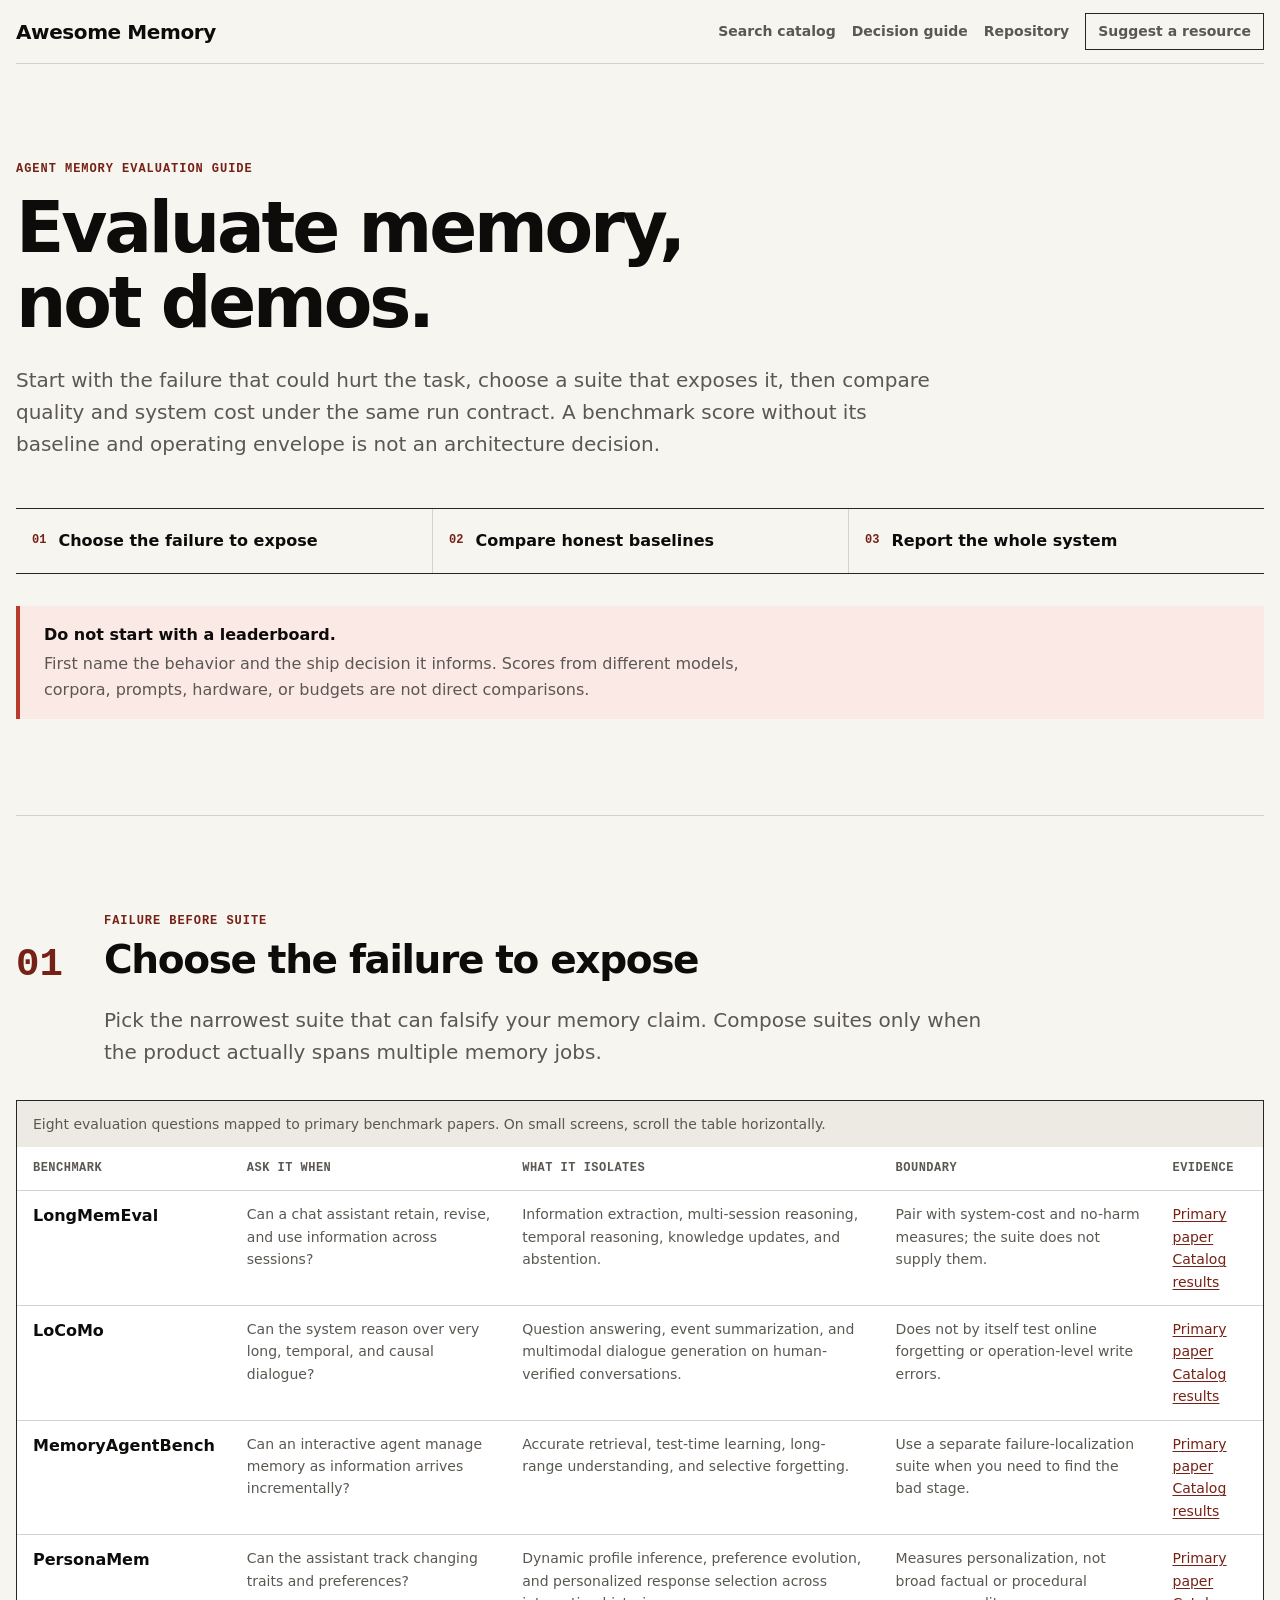
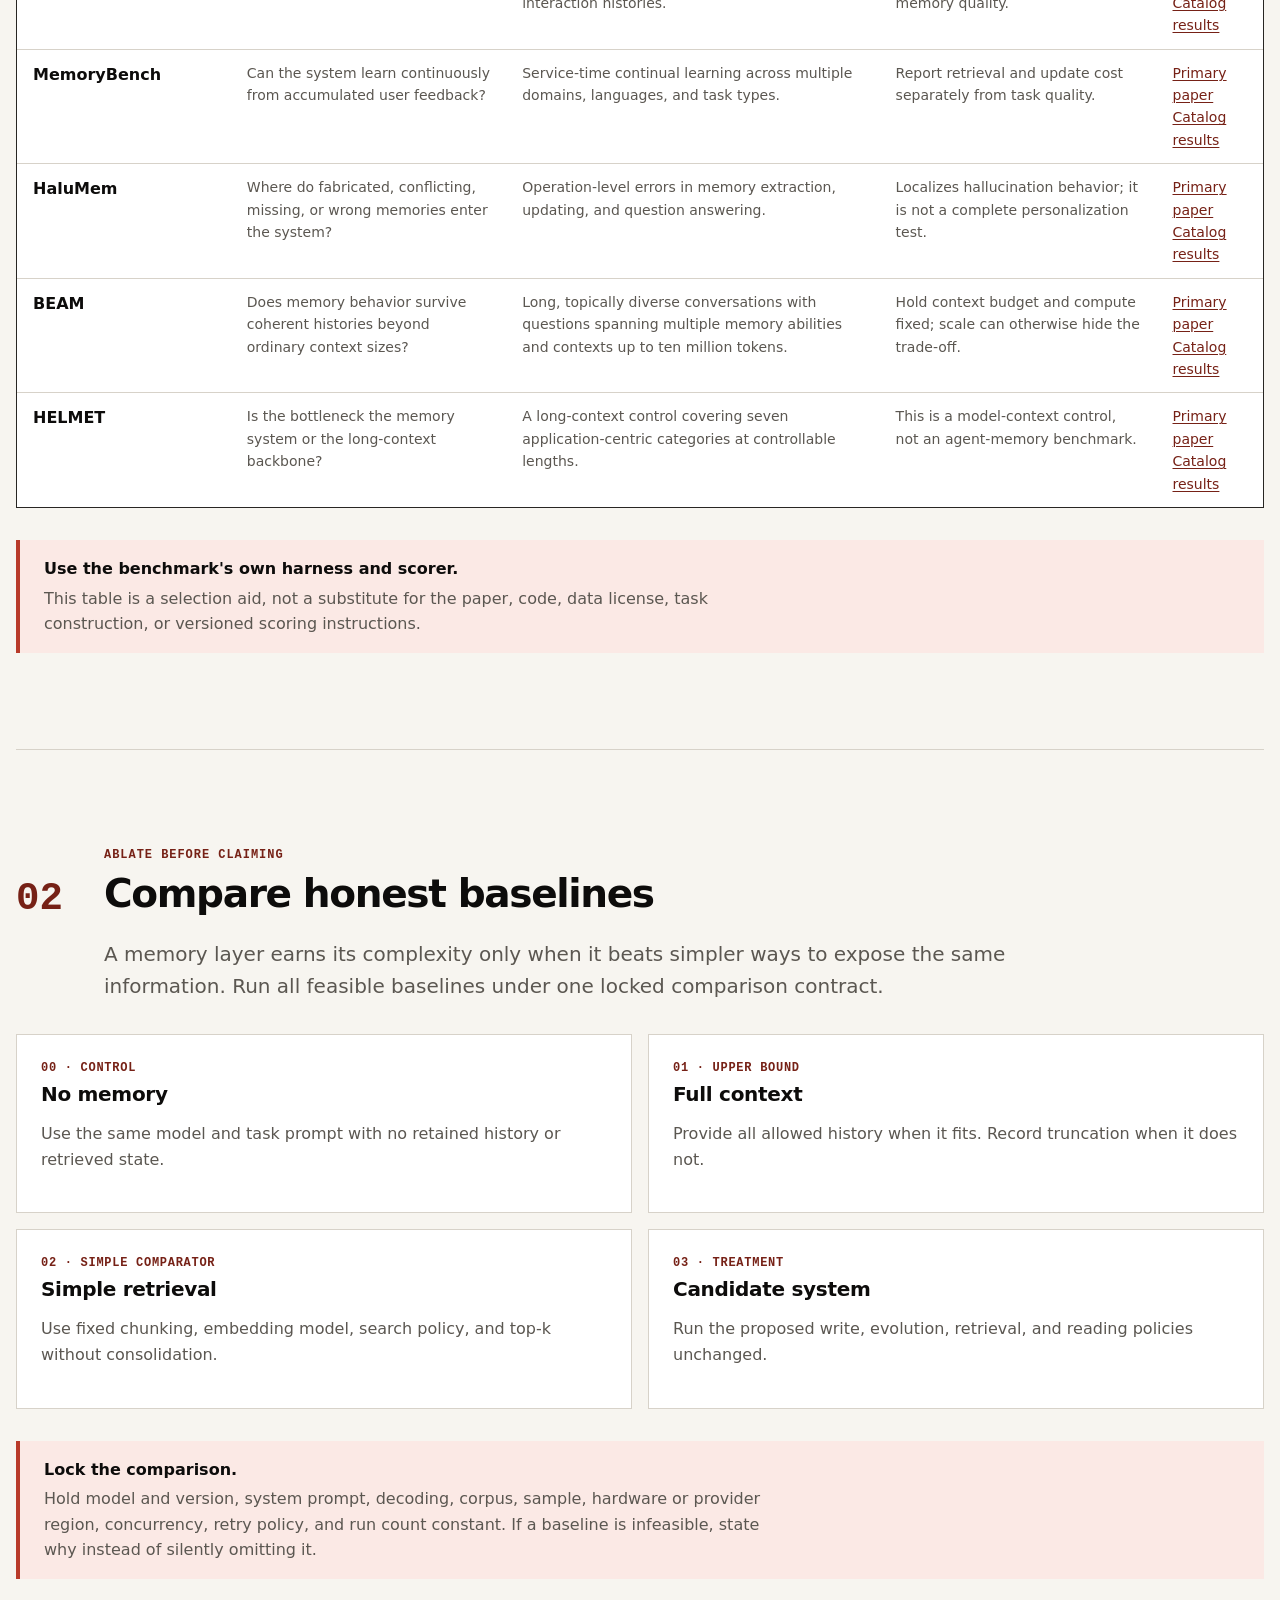
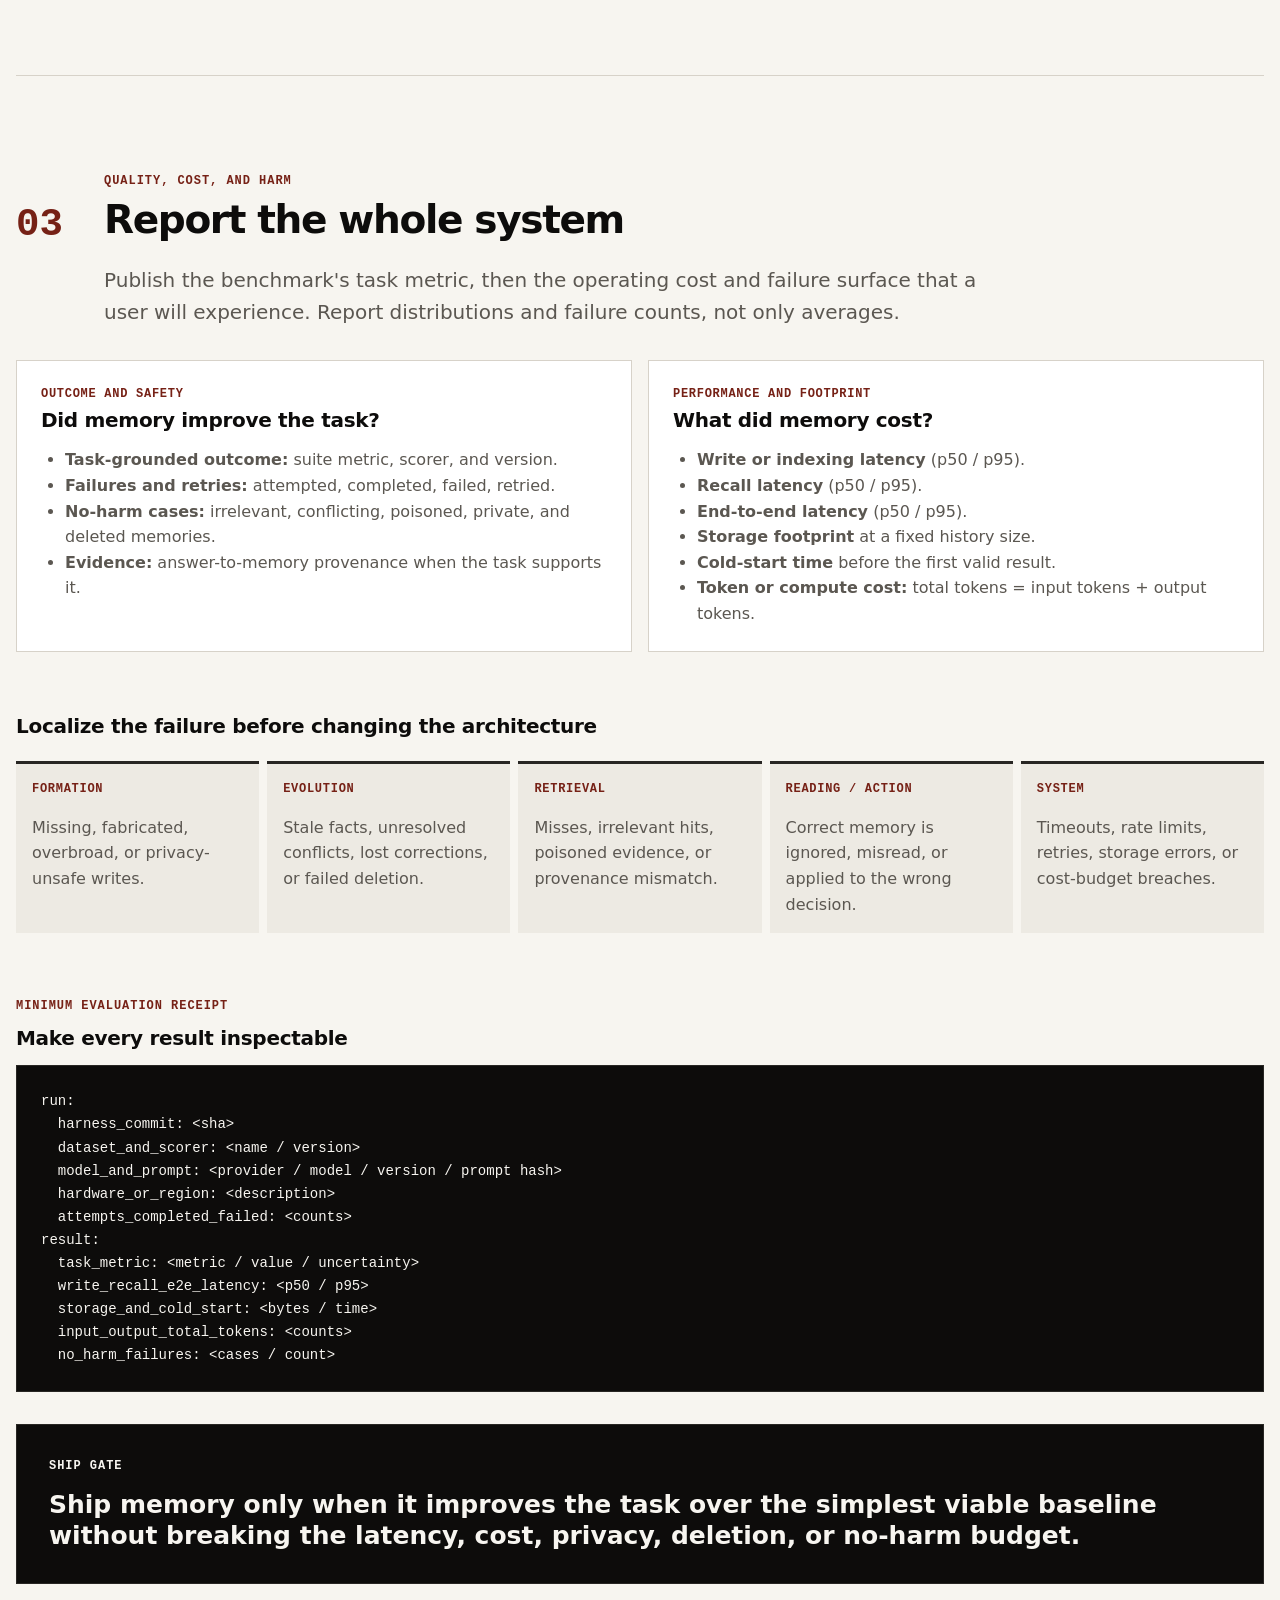
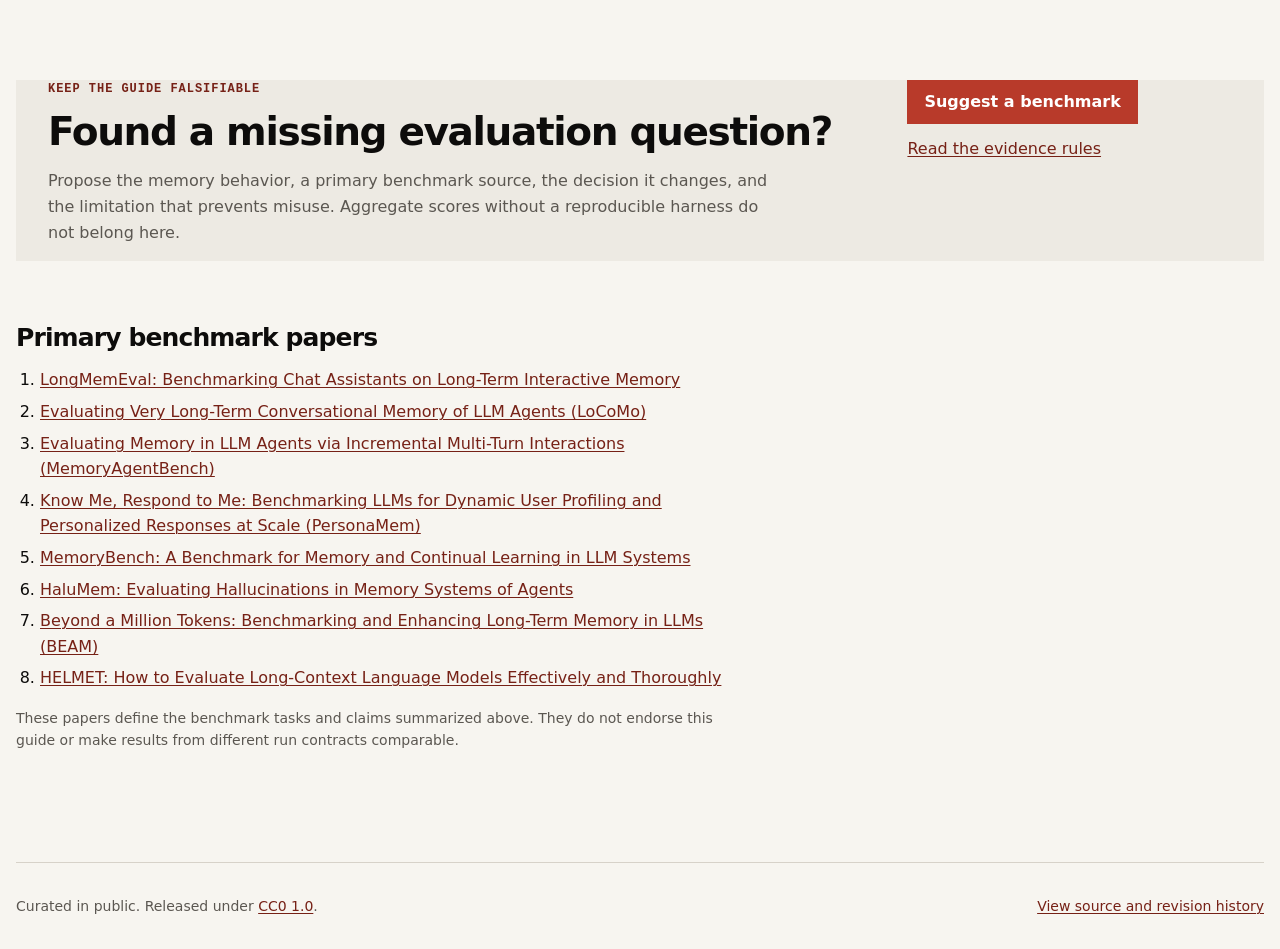
==== docs/evaluate.html @ 4c794d63 "feat: add agent memory evaluation guide" ====
<!DOCTYPE html>
<html lang="en">
  <head>
    <meta charset="utf-8">
    <meta name="viewport" content="width=device-width, initial-scale=1">
    <meta name="theme-color" content="#f7f5f0">
    <meta
      name="description"
      content="Choose an agent-memory benchmark by failure mode, compare honest baselines, and report quality, latency, storage, cost, and no-harm results."
    >
    <meta
      http-equiv="Content-Security-Policy"
      content="default-src 'self'; img-src 'self' https://raw.githubusercontent.com; script-src 'none'; style-src 'self'; connect-src 'self'; base-uri 'none'; form-action 'none'; object-src 'none'"
    >
    <meta property="og:title" content="Evaluate agent memory">
    <meta
      property="og:description"
      content="Choose a benchmark by failure mode, compare honest baselines, and report the whole memory system."
    >
    <meta
      property="og:image"
      content="https://raw.githubusercontent.com/sir-ad/awesome-memory/main/assets/social-preview.png"
    >
    <meta property="og:image:type" content="image/png">
    <meta property="og:image:width" content="1280">
    <meta property="og:image:height" content="640">
    <meta
      property="og:image:alt"
      content="Awesome Memory: AI agents, LLMs, cognition, and neuroscience"
    >
    <meta property="og:type" content="article">
    <meta property="og:url" content="https://sir-ad.github.io/awesome-memory/evaluate.html">
    <meta property="og:site_name" content="Awesome Memory">
    <meta name="twitter:card" content="summary_large_image">
    <meta name="twitter:title" content="Evaluate agent memory">
    <meta
      name="twitter:description"
      content="Choose a benchmark by failure mode, compare honest baselines, and report the whole memory system."
    >
    <meta
      name="twitter:image"
      content="https://raw.githubusercontent.com/sir-ad/awesome-memory/main/assets/social-preview.png"
    >
    <meta
      name="twitter:image:alt"
      content="Awesome Memory: AI agents, LLMs, cognition, and neuroscience"
    >
    <link rel="canonical" href="https://sir-ad.github.io/awesome-memory/evaluate.html">
    <link rel="icon" href="favicon.svg" type="image/svg+xml">
    <link rel="stylesheet" href="styles.css">
    <title>Evaluate agent memory · Awesome Memory</title>
  </head>
  <body>
    <a class="skip-link" href="#evaluation">Skip to the evaluation guide</a>

    <header class="site-header">
      <a class="wordmark" href="./" aria-label="Awesome Memory home">Awesome Memory</a>
      <nav aria-label="Primary navigation">
        <a href="./#catalog">Search catalog</a>
        <a href="guide.html">Decision guide</a>
        <a href="https://github.com/sir-ad/awesome-memory">Repository</a>
        <a
          class="nav-action"
          href="https://github.com/sir-ad/awesome-memory/issues/new?template=add-resource.yml"
        >Suggest a resource</a>
      </nav>
    </header>

    <main id="evaluation" tabindex="-1">
      <section class="hero guide-hero" aria-labelledby="page-title">
        <p class="eyebrow">Agent memory evaluation guide</p>
        <h1 id="page-title">Evaluate memory, not demos.</h1>
        <p class="lede">
          Start with the failure that could hurt the task, choose a suite that exposes it, then
          compare quality and system cost under the same run contract. A benchmark score without
          its baseline and operating envelope is not an architecture decision.
        </p>

        <ol class="guide-spine" aria-label="Evaluation guide steps">
          <li><a href="#question"><span aria-hidden="true">01</span> Choose the failure to expose</a></li>
          <li><a href="#baseline"><span aria-hidden="true">02</span> Compare honest baselines</a></li>
          <li><a href="#report"><span aria-hidden="true">03</span> Report the whole system</a></li>
        </ol>

        <aside class="decision-rule" aria-label="Default evaluation rule">
          <strong>Do not start with a leaderboard.</strong>
          <p>
            First name the behavior and the ship decision it informs. Scores from different
            models, corpora, prompts, hardware, or budgets are not direct comparisons.
          </p>
        </aside>
      </section>

      <section class="guide-section" id="question" aria-labelledby="question-title">
        <div class="guide-heading">
          <p class="step-number" aria-hidden="true">01</p>
          <div>
            <p class="eyebrow">Failure before suite</p>
            <h2 id="question-title">Choose the failure to expose</h2>
          </div>
        </div>

        <p class="section-intro">
          Pick the narrowest suite that can falsify your memory claim. Compose suites only when
          the product actually spans multiple memory jobs.
        </p>

        <section
          class="pattern-table-wrap"
          tabindex="0"
          aria-label="Agent-memory benchmark comparison"
        >
          <table class="pattern-table">
            <caption>
              Eight evaluation questions mapped to primary benchmark papers. On small screens,
              scroll the table horizontally.
            </caption>
            <thead>
              <tr>
                <th scope="col">Benchmark</th>
                <th scope="col">Ask it when</th>
                <th scope="col">What it isolates</th>
                <th scope="col">Boundary</th>
                <th scope="col">Evidence</th>
              </tr>
            </thead>
            <tbody>
              <tr>
                <th scope="row">LongMemEval</th>
                <td>Can a chat assistant retain, revise, and use information across sessions?</td>
                <td>
                  Information extraction, multi-session reasoning, temporal reasoning, knowledge
                  updates, and abstention.
                </td>
                <td>Pair with system-cost and no-harm measures; the suite does not supply them.</td>
                <td>
                  <a href="https://arxiv.org/abs/2410.10813">Primary paper</a><br>
                  <a href="./?q=LongMemEval">Catalog results</a>
                </td>
              </tr>
              <tr>
                <th scope="row">LoCoMo</th>
                <td>Can the system reason over very long, temporal, and causal dialogue?</td>
                <td>
                  Question answering, event summarization, and multimodal dialogue generation on
                  human-verified conversations.
                </td>
                <td>Does not by itself test online forgetting or operation-level write errors.</td>
                <td>
                  <a href="https://arxiv.org/abs/2402.17753">Primary paper</a><br>
                  <a href="./?q=LoCoMo">Catalog results</a>
                </td>
              </tr>
              <tr>
                <th scope="row">MemoryAgentBench</th>
                <td>Can an interactive agent manage memory as information arrives incrementally?</td>
                <td>
                  Accurate retrieval, test-time learning, long-range understanding, and selective
                  forgetting.
                </td>
                <td>Use a separate failure-localization suite when you need to find the bad stage.</td>
                <td>
                  <a href="https://arxiv.org/abs/2507.05257">Primary paper</a><br>
                  <a href="./?q=MemoryAgentBench">Catalog results</a>
                </td>
              </tr>
              <tr>
                <th scope="row">PersonaMem</th>
                <td>Can the assistant track changing traits and preferences?</td>
                <td>
                  Dynamic profile inference, preference evolution, and personalized response
                  selection across interaction histories.
                </td>
                <td>Measures personalization, not broad factual or procedural memory quality.</td>
                <td>
                  <a href="https://arxiv.org/abs/2504.14225">Primary paper</a><br>
                  <a href="./?q=PersonaMem">Catalog results</a>
                </td>
              </tr>
              <tr>
                <th scope="row">MemoryBench</th>
                <td>Can the system learn continuously from accumulated user feedback?</td>
                <td>
                  Service-time continual learning across multiple domains, languages, and task
                  types.
                </td>
                <td>Report retrieval and update cost separately from task quality.</td>
                <td>
                  <a href="https://arxiv.org/abs/2510.17281">Primary paper</a><br>
                  <a href="./?q=MemoryBench">Catalog results</a>
                </td>
              </tr>
              <tr>
                <th scope="row">HaluMem</th>
                <td>Where do fabricated, conflicting, missing, or wrong memories enter the system?</td>
                <td>Operation-level errors in memory extraction, updating, and question answering.</td>
                <td>Localizes hallucination behavior; it is not a complete personalization test.</td>
                <td>
                  <a href="https://arxiv.org/abs/2511.03506">Primary paper</a><br>
                  <a href="./?q=HaluMem">Catalog results</a>
                </td>
              </tr>
              <tr>
                <th scope="row">BEAM</th>
                <td>Does memory behavior survive coherent histories beyond ordinary context sizes?</td>
                <td>
                  Long, topically diverse conversations with questions spanning multiple memory
                  abilities and contexts up to ten million tokens.
                </td>
                <td>Hold context budget and compute fixed; scale can otherwise hide the trade-off.</td>
                <td>
                  <a href="https://arxiv.org/abs/2510.27246">Primary paper</a><br>
                  <a href="./?q=BEAM">Catalog results</a>
                </td>
              </tr>
              <tr>
                <th scope="row">HELMET</th>
                <td>Is the bottleneck the memory system or the long-context backbone?</td>
                <td>
                  A long-context control covering seven application-centric categories at
                  controllable lengths.
                </td>
                <td>This is a model-context control, not an agent-memory benchmark.</td>
                <td>
                  <a href="https://arxiv.org/abs/2410.02694">Primary paper</a><br>
                  <a href="./?q=HELMET">Catalog results</a>
                </td>
              </tr>
            </tbody>
          </table>
        </section>

        <aside class="source-note" aria-label="Benchmark selection boundary">
          <strong>Use the benchmark's own harness and scorer.</strong>
          <p>
            This table is a selection aid, not a substitute for the paper, code, data license,
            task construction, or versioned scoring instructions.
          </p>
        </aside>
      </section>

      <section class="guide-section" id="baseline" aria-labelledby="baseline-title">
        <div class="guide-heading">
          <p class="step-number" aria-hidden="true">02</p>
          <div>
            <p class="eyebrow">Ablate before claiming</p>
            <h2 id="baseline-title">Compare honest baselines</h2>
          </div>
        </div>

        <p class="section-intro">
          A memory layer earns its complexity only when it beats simpler ways to expose the same
          information. Run all feasible baselines under one locked comparison contract.
        </p>

        <div class="proof-grid">
          <article>
            <p class="proof-label">00 · Control</p>
            <h3>No memory</h3>
            <p>Use the same model and task prompt with no retained history or retrieved state.</p>
          </article>
          <article>
            <p class="proof-label">01 · Upper bound</p>
            <h3>Full context</h3>
            <p>Provide all allowed history when it fits. Record truncation when it does not.</p>
          </article>
          <article>
            <p class="proof-label">02 · Simple comparator</p>
            <h3>Simple retrieval</h3>
            <p>Use fixed chunking, embedding model, search policy, and top-k without consolidation.</p>
          </article>
          <article>
            <p class="proof-label">03 · Treatment</p>
            <h3>Candidate system</h3>
            <p>Run the proposed write, evolution, retrieval, and reading policies unchanged.</p>
          </article>
        </div>

        <aside class="decision-rule" aria-label="Comparison lock">
          <strong>Lock the comparison.</strong>
          <p>
            Hold model and version, system prompt, decoding, corpus, sample, hardware or provider
            region, concurrency, retry policy, and run count constant. If a baseline is infeasible,
            state why instead of silently omitting it.
          </p>
        </aside>
      </section>

      <section class="guide-section" id="report" aria-labelledby="report-title">
        <div class="guide-heading">
          <p class="step-number" aria-hidden="true">03</p>
          <div>
            <p class="eyebrow">Quality, cost, and harm</p>
            <h2 id="report-title">Report the whole system</h2>
          </div>
        </div>

        <p class="section-intro">
          Publish the benchmark's task metric, then the operating cost and failure surface that a
          user will experience. Report distributions and failure counts, not only averages.
        </p>

        <div class="proof-grid">
          <article>
            <p class="proof-label">Outcome and safety</p>
            <h3>Did memory improve the task?</h3>
            <ul>
              <li><strong>Task-grounded outcome:</strong> suite metric, scorer, and version.</li>
              <li><strong>Failures and retries:</strong> attempted, completed, failed, retried.</li>
              <li><strong>No-harm cases:</strong> irrelevant, conflicting, poisoned, private, and deleted memories.</li>
              <li><strong>Evidence:</strong> answer-to-memory provenance when the task supports it.</li>
            </ul>
          </article>
          <article>
            <p class="proof-label">Performance and footprint</p>
            <h3>What did memory cost?</h3>
            <ul>
              <li><strong>Write or indexing latency</strong> (p50 / p95).</li>
              <li><strong>Recall latency</strong> (p50 / p95).</li>
              <li><strong>End-to-end latency</strong> (p50 / p95).</li>
              <li><strong>Storage footprint</strong> at a fixed history size.</li>
              <li><strong>Cold-start time</strong> before the first valid result.</li>
              <li><strong>Token or compute cost:</strong> total tokens = input tokens + output tokens.</li>
            </ul>
          </article>
        </div>

        <h3 class="failure-title">Localize the failure before changing the architecture</h3>
        <div class="failure-map">
          <article>
            <p class="failure-label">Formation</p>
            <p>Missing, fabricated, overbroad, or privacy-unsafe writes.</p>
          </article>
          <article>
            <p class="failure-label">Evolution</p>
            <p>Stale facts, unresolved conflicts, lost corrections, or failed deletion.</p>
          </article>
          <article>
            <p class="failure-label">Retrieval</p>
            <p>Misses, irrelevant hits, poisoned evidence, or provenance mismatch.</p>
          </article>
          <article>
            <p class="failure-label">Reading / action</p>
            <p>Correct memory is ignored, misread, or applied to the wrong decision.</p>
          </article>
          <article>
            <p class="failure-label">System</p>
            <p>Timeouts, rate limits, retries, storage errors, or cost-budget breaches.</p>
          </article>
        </div>

        <section class="receipt-block" aria-labelledby="receipt-title">
          <p class="eyebrow">Minimum evaluation receipt</p>
          <h3 id="receipt-title">Make every result inspectable</h3>
          <pre class="evidence-receipt"><code>run:
  harness_commit: &lt;sha&gt;
  dataset_and_scorer: &lt;name / version&gt;
  model_and_prompt: &lt;provider / model / version / prompt hash&gt;
  hardware_or_region: &lt;description&gt;
  attempts_completed_failed: &lt;counts&gt;
result:
  task_metric: &lt;metric / value / uncertainty&gt;
  write_recall_e2e_latency: &lt;p50 / p95&gt;
  storage_and_cold_start: &lt;bytes / time&gt;
  input_output_total_tokens: &lt;counts&gt;
  no_harm_failures: &lt;cases / count&gt;</code></pre>
        </section>

        <div class="ship-gate">
          <p class="eyebrow">Ship gate</p>
          <p>
            Ship memory only when it improves the task over the simplest viable baseline without
            breaking the latency, cost, privacy, deletion, or no-harm budget.
          </p>
        </div>
      </section>

      <section class="contribution-section" aria-labelledby="contribution-title">
        <div>
          <p class="eyebrow">Keep the guide falsifiable</p>
          <h2 id="contribution-title">Found a missing evaluation question?</h2>
          <p>
            Propose the memory behavior, a primary benchmark source, the decision it changes, and
            the limitation that prevents misuse. Aggregate scores without a reproducible harness
            do not belong here.
          </p>
        </div>
        <div class="contribution-links">
          <a
            class="primary-link"
            href="https://github.com/sir-ad/awesome-memory/issues/new?template=add-resource.yml"
          >Suggest a benchmark</a>
          <a href="https://github.com/sir-ad/awesome-memory/blob/main/CONTRIBUTING.md">Read the evidence rules</a>
        </div>
      </section>

      <section class="references" aria-labelledby="references-title">
        <h2 id="references-title">Primary benchmark papers</h2>
        <ol>
          <li><a href="https://arxiv.org/abs/2410.10813">LongMemEval: Benchmarking Chat Assistants on Long-Term Interactive Memory</a></li>
          <li><a href="https://arxiv.org/abs/2402.17753">Evaluating Very Long-Term Conversational Memory of LLM Agents (LoCoMo)</a></li>
          <li><a href="https://arxiv.org/abs/2507.05257">Evaluating Memory in LLM Agents via Incremental Multi-Turn Interactions (MemoryAgentBench)</a></li>
          <li><a href="https://arxiv.org/abs/2504.14225">Know Me, Respond to Me: Benchmarking LLMs for Dynamic User Profiling and Personalized Responses at Scale (PersonaMem)</a></li>
          <li><a href="https://arxiv.org/abs/2510.17281">MemoryBench: A Benchmark for Memory and Continual Learning in LLM Systems</a></li>
          <li><a href="https://arxiv.org/abs/2511.03506">HaluMem: Evaluating Hallucinations in Memory Systems of Agents</a></li>
          <li><a href="https://arxiv.org/abs/2510.27246">Beyond a Million Tokens: Benchmarking and Enhancing Long-Term Memory in LLMs (BEAM)</a></li>
          <li><a href="https://arxiv.org/abs/2410.02694">HELMET: How to Evaluate Long-Context Language Models Effectively and Thoroughly</a></li>
        </ol>
        <p>
          These papers define the benchmark tasks and claims summarized above. They do not
          endorse this guide or make results from different run contracts comparable.
        </p>
      </section>
    </main>

    <footer>
      <p>Curated in public. Released under <a href="https://creativecommons.org/publicdomain/zero/1.0/">CC0 1.0</a>.</p>
      <p><a href="https://github.com/sir-ad/awesome-memory">View source and revision history</a></p>
    </footer>
  </body>
</html>
---- docs/styles.css ----
:root {
  color-scheme: light dark;

  /* Primitive tokens */
  --neutral-0: #ffffff;
  --neutral-50: #f7f5f0;
  --neutral-100: #edeae3;
  --neutral-200: #d7d2c9;
  --neutral-400: #8a857c;
  --neutral-600: #5b5751;
  --neutral-800: #282623;
  --neutral-900: #171614;
  --neutral-1000: #0d0c0b;
  --accent-100: #fbe9e5;
  --accent-300: #efab9f;
  --accent-600: #b83a2a;
  --accent-800: #762116;
  --space-0: 0;
  --space-1: 0.125rem;
  --space-2: 0.25rem;
  --space-3: 0.375rem;
  --space-4: 0.5rem;
  --space-5: 0.75rem;
  --space-6: 1rem;
  --space-7: 1.5rem;
  --space-8: 2rem;
  --space-9: 3rem;
  --space-10: 4rem;
  --space-11: 6rem;
  --radius-0: 0;
  --radius-1: 0.125rem;
  --radius-2: 0.25rem;
  --radius-3: 0.5rem;
  --type-xs: 0.75rem;
  --type-sm: 0.875rem;
  --type-body: 1rem;
  --type-lg: 1.25rem;
  --type-xl: 1.563rem;
  --type-2xl: 1.953rem;
  --type-3xl: 2.441rem;
  --type-4xl: 3.052rem;
  --duration-fast: 120ms;
  --duration-base: 200ms;
  --ease-out: cubic-bezier(0.2, 0, 0, 1);
  --line-hairline: 1px;
  --measure-text: 72ch;
  --measure-wide: 78rem;

  /* Semantic tokens */
  --bg-base: var(--neutral-50);
  --bg-raised: var(--neutral-0);
  --bg-sunken: var(--neutral-100);
  --fg-primary: var(--neutral-1000);
  --fg-secondary: var(--neutral-600);
  --fg-muted: var(--neutral-400);
  --fg-inverse: var(--neutral-0);
  --accent-solid: var(--accent-600);
  --accent-subtle: var(--accent-100);
  --accent-fg: var(--accent-800);
  --border-default: var(--neutral-200);
  --border-strong: var(--neutral-800);
  --border-focus: var(--accent-600);
  --space-inline: var(--space-4);
  --space-stack: var(--space-6);
  --space-section: var(--space-11);
  --layout-content: var(--measure-wide);
  --layout-reading: var(--measure-text);

  /* Component tokens */
  --control-bg: var(--bg-raised);
  --control-border: var(--border-default);
  --control-focus: var(--border-focus);
  --button-primary-bg: var(--accent-solid);
  --button-primary-fg: var(--fg-inverse);
  --button-secondary-bg: var(--bg-raised);
  --button-secondary-fg: var(--fg-primary);
  --card-bg: var(--bg-raised);
  --card-border: var(--border-default);
  --mark-bg: var(--accent-subtle);
  --mark-fg: var(--accent-fg);
}

@media (prefers-color-scheme: dark) {
  :root {
    --bg-base: var(--neutral-1000);
    --bg-raised: var(--neutral-900);
    --bg-sunken: var(--neutral-800);
    --fg-primary: var(--neutral-50);
    --fg-secondary: var(--neutral-200);
    --fg-muted: var(--neutral-400);
    --fg-inverse: var(--neutral-1000);
    --accent-solid: var(--accent-300);
    --accent-subtle: var(--accent-800);
    --accent-fg: var(--neutral-50);
    --border-default: var(--neutral-800);
    --border-strong: var(--neutral-200);
    --border-focus: var(--accent-300);
  }
}

*,
*::before,
*::after {
  box-sizing: border-box;
}

html {
  scroll-behavior: smooth;
}

body {
  margin: var(--space-0);
  background: var(--bg-base);
  color: var(--fg-primary);
  font-family: "General Sans", Inter, ui-sans-serif, system-ui, -apple-system, BlinkMacSystemFont, "Segoe UI", sans-serif;
  font-size: var(--type-body);
  line-height: 1.6;
  text-rendering: optimizeLegibility;
}

button,
input,
select {
  color: inherit;
  font: inherit;
}

a {
  color: var(--accent-fg);
  text-underline-offset: var(--space-1);
  text-decoration-thickness: var(--line-hairline);
}

a:hover {
  text-decoration-thickness: calc(var(--line-hairline) * 2);
}

:focus-visible {
  outline: calc(var(--line-hairline) * 3) solid var(--border-focus);
  outline-offset: var(--space-2);
}

[hidden] {
  display: none !important;
}

.visually-hidden {
  position: absolute;
  width: var(--line-hairline);
  height: var(--line-hairline);
  overflow: hidden;
  clip-path: inset(50%);
  white-space: nowrap;
}

.skip-link {
  position: fixed;
  z-index: 10;
  inset-block-start: var(--space-4);
  inset-inline-start: var(--space-4);
  padding: var(--space-3) var(--space-5);
  transform: translateY(calc(-100% - var(--space-8)));
  background: var(--button-primary-bg);
  color: var(--button-primary-fg);
}

.skip-link:focus {
  transform: translateY(var(--space-0));
}

.site-header,
main,
footer {
  width: min(calc(100% - var(--space-8)), var(--layout-content));
  margin-inline: auto;
}

.site-header {
  display: flex;
  min-height: var(--space-10);
  align-items: center;
  justify-content: space-between;
  gap: var(--space-6);
  border-block-end: var(--line-hairline) solid var(--border-default);
}

.wordmark {
  color: var(--fg-primary);
  font-family: "Cabinet Grotesk", "Arial Narrow", ui-sans-serif, system-ui, sans-serif;
  font-size: var(--type-lg);
  font-weight: 800;
  letter-spacing: -0.02em;
  text-decoration: none;
}

nav {
  display: flex;
  align-items: center;
  gap: var(--space-6);
  font-size: var(--type-sm);
  font-weight: 650;
}

nav a {
  color: var(--fg-secondary);
  text-decoration: none;
}

.nav-action {
  border: var(--line-hairline) solid var(--border-strong);
  padding: var(--space-3) var(--space-5);
}

.hero {
  padding-block: var(--space-section) var(--space-10);
}

.eyebrow {
  margin: var(--space-0) var(--space-0) var(--space-5);
  color: var(--accent-fg);
  font-family: "JetBrains Mono", ui-monospace, SFMono-Regular, Consolas, monospace;
  font-size: var(--type-xs);
  font-weight: 700;
  letter-spacing: 0.08em;
  text-transform: uppercase;
}

h1,
h2,
h3 {
  margin-block: var(--space-0);
  font-family: "Cabinet Grotesk", "Arial Narrow", ui-sans-serif, system-ui, sans-serif;
  line-height: 1.05;
  text-wrap: balance;
}

h1 {
  max-width: 16ch;
  font-size: clamp(var(--type-3xl), 8vw, calc(var(--type-4xl) * 1.45));
  letter-spacing: -0.045em;
}

h2 {
  font-size: clamp(var(--type-2xl), 5vw, var(--type-3xl));
  letter-spacing: -0.035em;
}

h3 {
  font-size: var(--type-lg);
  letter-spacing: -0.015em;
}

.lede {
  max-width: var(--layout-reading);
  margin: var(--space-7) var(--space-0) var(--space-9);
  color: var(--fg-secondary);
  font-size: var(--type-lg);
}

.taxonomy {
  display: grid;
  grid-template-columns: repeat(3, minmax(0, 1fr));
  margin: var(--space-0);
  border-block: var(--line-hairline) solid var(--border-strong);
}

.taxonomy div {
  padding: var(--space-6) var(--space-7) var(--space-6) var(--space-0);
}

.taxonomy div + div {
  border-inline-start: var(--line-hairline) solid var(--border-default);
  padding-inline-start: var(--space-7);
}

.taxonomy dt {
  margin-block-end: var(--space-2);
  font-weight: 750;
}

.taxonomy dd {
  margin: var(--space-0);
  color: var(--fg-secondary);
  font-family: "JetBrains Mono", ui-monospace, SFMono-Regular, Consolas, monospace;
  font-size: var(--type-sm);
}

.catalog {
  padding-block: var(--space-10) var(--space-section);
}

.section-heading {
  display: flex;
  align-items: end;
  justify-content: space-between;
  gap: var(--space-8);
  margin-block-end: var(--space-8);
}

.section-heading .eyebrow {
  margin-block-end: var(--space-4);
}

.catalog-summary {
  margin: var(--space-0);
  color: var(--fg-secondary);
  font-family: "JetBrains Mono", ui-monospace, SFMono-Regular, Consolas, monospace;
  font-size: var(--type-sm);
  font-variant-numeric: tabular-nums;
}

.search-controls {
  display: grid;
  grid-template-columns: minmax(18rem, 2fr) minmax(12rem, 1fr) minmax(10rem, 0.8fr);
  gap: var(--space-6);
  padding: var(--space-7);
  border: var(--line-hairline) solid var(--border-strong);
  background: var(--bg-raised);
}

.search-field,
.filter-field {
  min-width: var(--space-0);
}

label {
  display: block;
  margin-block-end: var(--space-2);
  font-size: var(--type-sm);
  font-weight: 700;
}

input,
select {
  width: 100%;
  min-height: var(--space-9);
  border: var(--line-hairline) solid var(--control-border);
  border-radius: var(--radius-1);
  background: var(--control-bg);
}

input {
  padding: var(--space-4) var(--space-10) var(--space-4) var(--space-5);
}

select {
  padding-inline: var(--space-4);
}

input:hover,
select:hover {
  border-color: var(--border-strong);
}

input:focus,
select:focus {
  border-color: var(--control-focus);
}

.search-input-wrap {
  position: relative;
}

.clear-button {
  position: absolute;
  inset-block: var(--space-2);
  inset-inline-end: var(--space-2);
  border: var(--line-hairline) solid var(--border-default);
  border-radius: var(--radius-1);
  padding-inline: var(--space-4);
  background: var(--button-secondary-bg);
  color: var(--button-secondary-fg);
  cursor: pointer;
  font-size: var(--type-sm);
  font-weight: 700;
}

.field-help {
  margin: var(--space-3) var(--space-0) var(--space-0);
  color: var(--fg-muted);
  font-size: var(--type-xs);
}

kbd {
  border: var(--line-hairline) solid var(--border-default);
  border-radius: var(--radius-1);
  padding-inline: var(--space-2);
  background: var(--bg-sunken);
  color: var(--fg-secondary);
  font-family: "JetBrains Mono", ui-monospace, SFMono-Regular, Consolas, monospace;
}

.status-panel {
  margin-block-start: var(--space-7);
  border-inline-start: calc(var(--line-hairline) * 4) solid var(--accent-solid);
  padding: var(--space-6) var(--space-7);
  background: var(--accent-subtle);
  color: var(--fg-secondary);
}

.status-panel strong {
  color: var(--fg-primary);
  font-size: var(--type-lg);
}

.status-panel p {
  max-width: var(--layout-reading);
  margin-block: var(--space-2);
}

.results {
  margin: var(--space-8) var(--space-0) var(--space-0);
  padding: var(--space-0);
  border-block-start: var(--line-hairline) solid var(--card-border);
  list-style: none;
}

.result-card {
  display: grid;
  grid-template-columns: minmax(9rem, 0.75fr) minmax(0, 2fr) minmax(12rem, 1.3fr);
  grid-template-areas:
    "meta title description"
    "meta provenance provenance";
  column-gap: var(--space-7);
  row-gap: var(--space-3);
  padding-block: var(--space-7);
  border-block-end: var(--line-hairline) solid var(--card-border);
  background: var(--card-bg);
}

.result-meta {
  grid-area: meta;
  margin: var(--space-0);
  color: var(--fg-muted);
  font-family: "JetBrains Mono", ui-monospace, SFMono-Regular, Consolas, monospace;
  font-size: var(--type-xs);
  line-height: 1.5;
  text-transform: uppercase;
}

.result-card h3 {
  grid-area: title;
}

.result-card h3 a {
  color: var(--fg-primary);
}

.result-description {
  grid-area: description;
  margin: var(--space-0);
  color: var(--fg-secondary);
}

.result-provenance {
  grid-area: provenance;
  margin: var(--space-0);
  color: var(--fg-muted);
  font-size: var(--type-xs);
}

mark {
  border-radius: var(--radius-1);
  padding-inline: var(--space-1);
  background: var(--mark-bg);
  color: var(--mark-fg);
}

.more-row {
  display: flex;
  justify-content: center;
  padding-block-start: var(--space-8);
}

.secondary-button {
  min-height: var(--space-9);
  border: var(--line-hairline) solid var(--border-strong);
  border-radius: var(--radius-1);
  padding-inline: var(--space-7);
  background: var(--button-secondary-bg);
  color: var(--button-secondary-fg);
  cursor: pointer;
  font-weight: 750;
}

.secondary-button:hover,
.clear-button:hover,
.nav-action:hover {
  background: var(--bg-sunken);
}

footer {
  display: flex;
  justify-content: space-between;
  gap: var(--space-6);
  padding-block: var(--space-8);
  border-block-start: var(--line-hairline) solid var(--border-default);
  color: var(--fg-secondary);
  font-size: var(--type-sm);
}

footer p {
  margin: var(--space-0);
}

.guide-hero {
  padding-block-end: var(--space-section);
}

.guide-hero h1 {
  max-width: 18ch;
}

.guide-spine {
  display: grid;
  grid-template-columns: repeat(3, minmax(0, 1fr));
  margin: var(--space-0);
  padding: var(--space-0);
  border-block: var(--line-hairline) solid var(--border-strong);
  list-style: none;
}

.guide-spine li + li {
  border-inline-start: var(--line-hairline) solid var(--border-default);
}

.guide-spine a {
  display: flex;
  min-height: var(--space-10);
  align-items: center;
  gap: var(--space-5);
  padding-inline: var(--space-6);
  color: var(--fg-primary);
  font-weight: 750;
  text-decoration: none;
}

.guide-spine a:hover {
  background: var(--bg-sunken);
}

.guide-spine span,
.step-number,
.job-label,
.proof-label {
  color: var(--accent-fg);
  font-family: "JetBrains Mono", ui-monospace, SFMono-Regular, Consolas, monospace;
  font-variant-numeric: tabular-nums;
}

.guide-spine span {
  font-size: var(--type-xs);
}

.decision-rule,
.source-note {
  margin-block-start: var(--space-8);
  border-inline-start: calc(var(--line-hairline) * 4) solid var(--accent-solid);
  padding: var(--space-6) var(--space-7);
  background: var(--accent-subtle);
}

.decision-rule p,
.source-note p {
  max-width: var(--layout-reading);
  margin: var(--space-2) var(--space-0) var(--space-0);
  color: var(--fg-secondary);
}

.guide-section {
  scroll-margin-block-start: var(--space-7);
  padding-block: var(--space-section);
  border-block-start: var(--line-hairline) solid var(--border-default);
}

.guide-heading {
  display: grid;
  grid-template-columns: var(--space-10) minmax(0, 1fr);
  align-items: end;
  gap: var(--space-7);
}

.guide-heading .eyebrow {
  margin-block-end: var(--space-4);
}

.step-number {
  margin: var(--space-0);
  font-size: var(--type-3xl);
  font-weight: 800;
  line-height: 0.8;
}

.section-intro {
  max-width: var(--layout-reading);
  margin: var(--space-7) var(--space-0) var(--space-8) calc(var(--space-10) + var(--space-7));
  color: var(--fg-secondary);
  font-size: var(--type-lg);
}

.job-grid,
.proof-grid {
  display: grid;
  grid-template-columns: repeat(2, minmax(0, 1fr));
  gap: var(--space-6);
}

.job-card,
.proof-grid article {
  border: var(--line-hairline) solid var(--card-border);
  padding: var(--space-7);
  background: var(--card-bg);
}

.job-label,
.proof-label {
  margin: var(--space-0) var(--space-0) var(--space-3);
  font-size: var(--type-xs);
  font-weight: 750;
  letter-spacing: 0.06em;
  text-transform: uppercase;
}

.job-card > p:not(.job-label),
.proof-grid article > p:not(.proof-label) {
  color: var(--fg-secondary);
}

.job-card dl {
  margin-block: var(--space-7);
}

.job-card dl div {
  display: grid;
  grid-template-columns: minmax(7rem, 0.65fr) minmax(0, 1.7fr);
  gap: var(--space-5);
  padding-block: var(--space-4);
  border-block-start: var(--line-hairline) solid var(--border-default);
}

.job-card dt {
  font-size: var(--type-sm);
  font-weight: 750;
}

.job-card dd {
  margin: var(--space-0);
  color: var(--fg-secondary);
}

.pattern-table-wrap {
  overflow-x: auto;
  border: var(--line-hairline) solid var(--border-strong);
  background: var(--bg-raised);
}

.pattern-table {
  width: 100%;
  min-width: 72rem;
  border-collapse: collapse;
  font-size: var(--type-sm);
}

.pattern-table caption {
  padding: var(--space-5) var(--space-6);
  background: var(--bg-sunken);
  color: var(--fg-secondary);
  text-align: start;
}

.pattern-table th,
.pattern-table td {
  border-block-start: var(--line-hairline) solid var(--border-default);
  padding: var(--space-5) var(--space-6);
  text-align: start;
  vertical-align: top;
}

.pattern-table thead th {
  border-block-start: var(--space-0);
  color: var(--fg-secondary);
  font-family: "JetBrains Mono", ui-monospace, SFMono-Regular, Consolas, monospace;
  font-size: var(--type-xs);
  letter-spacing: 0.04em;
  text-transform: uppercase;
}

.pattern-table tbody th {
  color: var(--fg-primary);
  font-size: var(--type-body);
}

.pattern-table td {
  color: var(--fg-secondary);
}

.pattern-table td:last-child a {
  display: inline-flex;
  min-height: var(--space-7);
  align-items: center;
}

.route-map {
  display: grid;
  grid-template-columns: minmax(12rem, 0.7fr) minmax(0, 2fr);
  gap: var(--space-8);
  margin-block-start: var(--space-9);
  border-block: var(--line-hairline) solid var(--border-strong);
  padding-block: var(--space-7);
}

.route-map ol {
  margin: var(--space-0);
  padding-inline-start: var(--space-7);
}

.route-map li + li {
  margin-block-start: var(--space-4);
}

.proof-grid ul {
  margin-block-end: var(--space-0);
  padding-inline-start: var(--space-7);
  color: var(--fg-secondary);
}

.failure-title {
  max-width: var(--layout-reading);
  margin: var(--space-10) var(--space-0) var(--space-7);
}

.failure-map {
  display: grid;
  grid-template-columns: repeat(5, minmax(0, 1fr));
  gap: var(--space-4);
}

.failure-map article {
  border-block-start: calc(var(--line-hairline) * 3) solid var(--border-strong);
  padding: var(--space-6);
  background: var(--bg-sunken);
}

.failure-label {
  margin: var(--space-0) var(--space-0) var(--space-3);
  color: var(--accent-fg);
  font-family: "JetBrains Mono", ui-monospace, SFMono-Regular, Consolas, monospace;
  font-size: var(--type-xs);
  font-weight: 750;
  letter-spacing: 0.06em;
  text-transform: uppercase;
}

.failure-map article p:last-child {
  margin-block-end: var(--space-0);
  color: var(--fg-secondary);
}

.receipt-block {
  margin-block-start: var(--space-10);
}

.evidence-receipt {
  overflow-x: auto;
  margin: var(--space-6) var(--space-0) var(--space-0);
  border: var(--line-hairline) solid var(--border-strong);
  padding: var(--space-7);
  background: var(--fg-primary);
  color: var(--bg-base);
  font-family: "JetBrains Mono", ui-monospace, SFMono-Regular, Consolas, monospace;
  font-size: var(--type-sm);
  line-height: 1.65;
}

.ship-gate {
  margin-block-start: var(--space-8);
  border: var(--line-hairline) solid var(--border-strong);
  padding: var(--space-8);
  background: var(--fg-primary);
  color: var(--bg-base);
}

.ship-gate .eyebrow {
  color: inherit;
}

.ship-gate > p:last-child {
  max-width: var(--layout-reading);
  margin: var(--space-0);
  font-family: "Cabinet Grotesk", "Arial Narrow", ui-sans-serif, system-ui, sans-serif;
  font-size: var(--type-xl);
  font-weight: 750;
  line-height: 1.25;
}

.evidence-line {
  max-width: var(--layout-reading);
  margin: var(--space-7) var(--space-0) var(--space-0);
  color: var(--fg-secondary);
}

.contribution-section {
  display: grid;
  grid-template-columns: minmax(0, 2fr) minmax(15rem, 0.8fr);
  gap: var(--space-9);
  padding-inline: var(--space-8);
  background: var(--bg-sunken);
}

.contribution-section p:not(.eyebrow) {
  max-width: var(--layout-reading);
  color: var(--fg-secondary);
}

.contribution-links {
  display: flex;
  align-items: flex-start;
  flex-direction: column;
  gap: var(--space-5);
}

.primary-link {
  border: var(--line-hairline) solid var(--accent-solid);
  padding: var(--space-4) var(--space-6);
  background: var(--button-primary-bg);
  color: var(--button-primary-fg);
  font-weight: 750;
  text-decoration: none;
}

.primary-link:hover {
  background: var(--accent-fg);
}

.references {
  max-width: var(--layout-reading);
  padding-block: var(--space-10) var(--space-section);
}

.references h2 {
  font-size: var(--type-xl);
}

.references ol {
  padding-inline-start: var(--space-7);
}

.references li + li {
  margin-block-start: var(--space-3);
}

.references p {
  color: var(--fg-secondary);
  font-size: var(--type-sm);
}

@media (max-width: 56rem) {
  .search-controls {
    grid-template-columns: 1fr 1fr;
  }

  .search-field {
    grid-column: 1 / -1;
  }

  .result-card {
    grid-template-columns: minmax(8rem, 0.7fr) minmax(0, 2fr);
    grid-template-areas:
      "meta title"
      "meta description"
      "meta provenance";
  }

  .failure-map {
    grid-template-columns: repeat(2, minmax(0, 1fr));
  }
}

@media (max-width: 42rem) {
  :root {
    --space-section: var(--space-10);
  }

  .site-header,
  main,
  footer {
    width: min(calc(100% - var(--space-7)), var(--layout-content));
  }

  .site-header {
    align-items: flex-start;
    flex-direction: column;
    padding-block: var(--space-5);
  }

  nav {
    width: 100%;
    flex-wrap: wrap;
    justify-content: space-between;
  }

  .hero {
    padding-block-start: var(--space-10);
  }

  .taxonomy {
    grid-template-columns: 1fr;
  }

  .taxonomy div,
  .taxonomy div + div {
    border-inline-start: var(--space-0);
    padding: var(--space-5) var(--space-0);
  }

  .taxonomy div + div {
    border-block-start: var(--line-hairline) solid var(--border-default);
  }

  .section-heading,
  footer {
    align-items: flex-start;
    flex-direction: column;
  }

  .search-controls {
    grid-template-columns: 1fr;
    padding: var(--space-6);
  }

  .search-field {
    grid-column: auto;
  }

  .result-card {
    grid-template-columns: 1fr;
    grid-template-areas:
      "meta"
      "title"
      "description"
      "provenance";
    gap: var(--space-3);
  }

  .guide-spine,
  .job-grid,
  .proof-grid,
  .failure-map,
  .route-map,
  .contribution-section {
    grid-template-columns: 1fr;
  }

  .guide-spine li + li {
    border-block-start: var(--line-hairline) solid var(--border-default);
    border-inline-start: var(--space-0);
  }

  .guide-heading {
    grid-template-columns: 1fr;
    gap: var(--space-5);
  }

  .section-intro {
    margin-inline-start: var(--space-0);
  }

  .step-number {
    font-size: var(--type-xl);
  }

  .job-card dl div {
    grid-template-columns: 1fr;
    gap: var(--space-2);
  }

  .contribution-section {
    gap: var(--space-7);
    padding-inline: var(--space-6);
  }
}

@media (prefers-reduced-motion: reduce) {
  html {
    scroll-behavior: auto;
  }

  *,
  *::before,
  *::after {
    scroll-behavior: auto !important;
    transition-duration: var(--space-0) !important;
  }
}

@media print {
  .site-header nav,
  .guide-spine,
  .search-controls,
  .more-row {
    display: none;
  }

  .results {
    break-inside: avoid;
  }
}
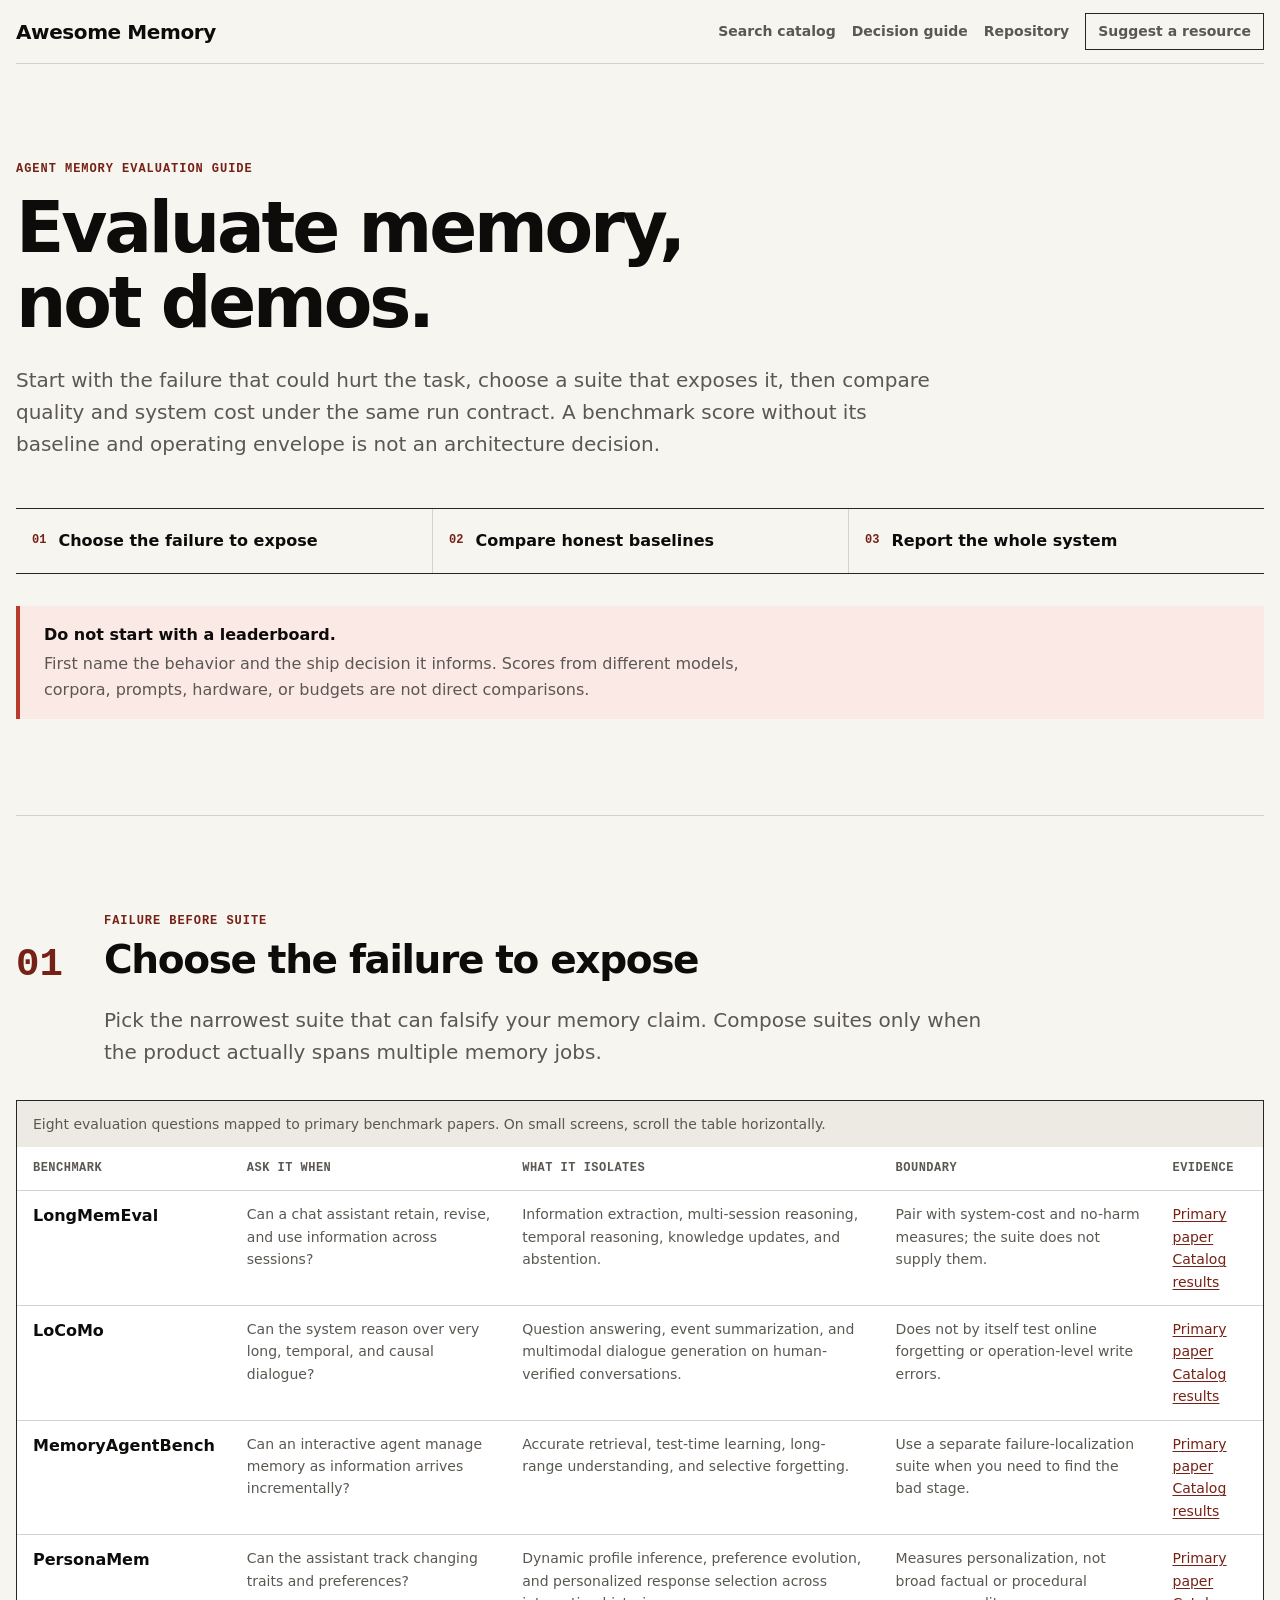
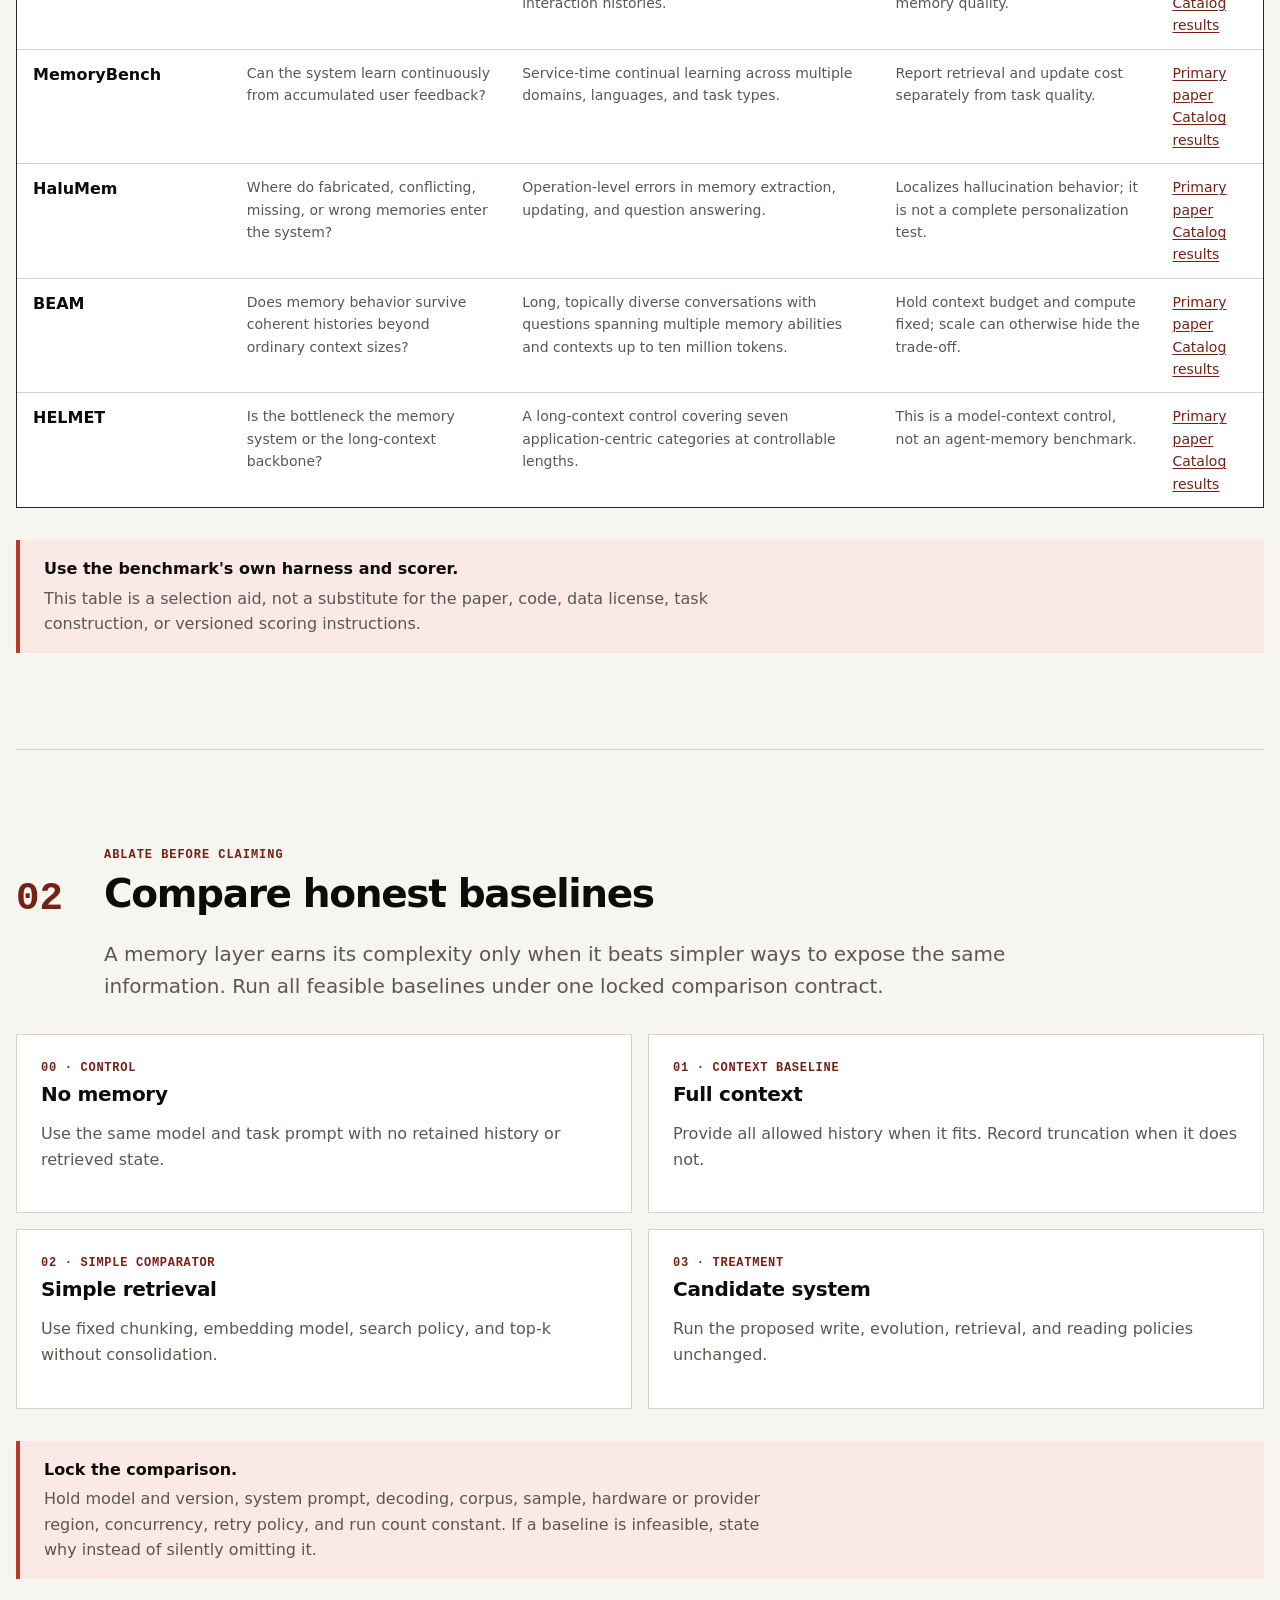
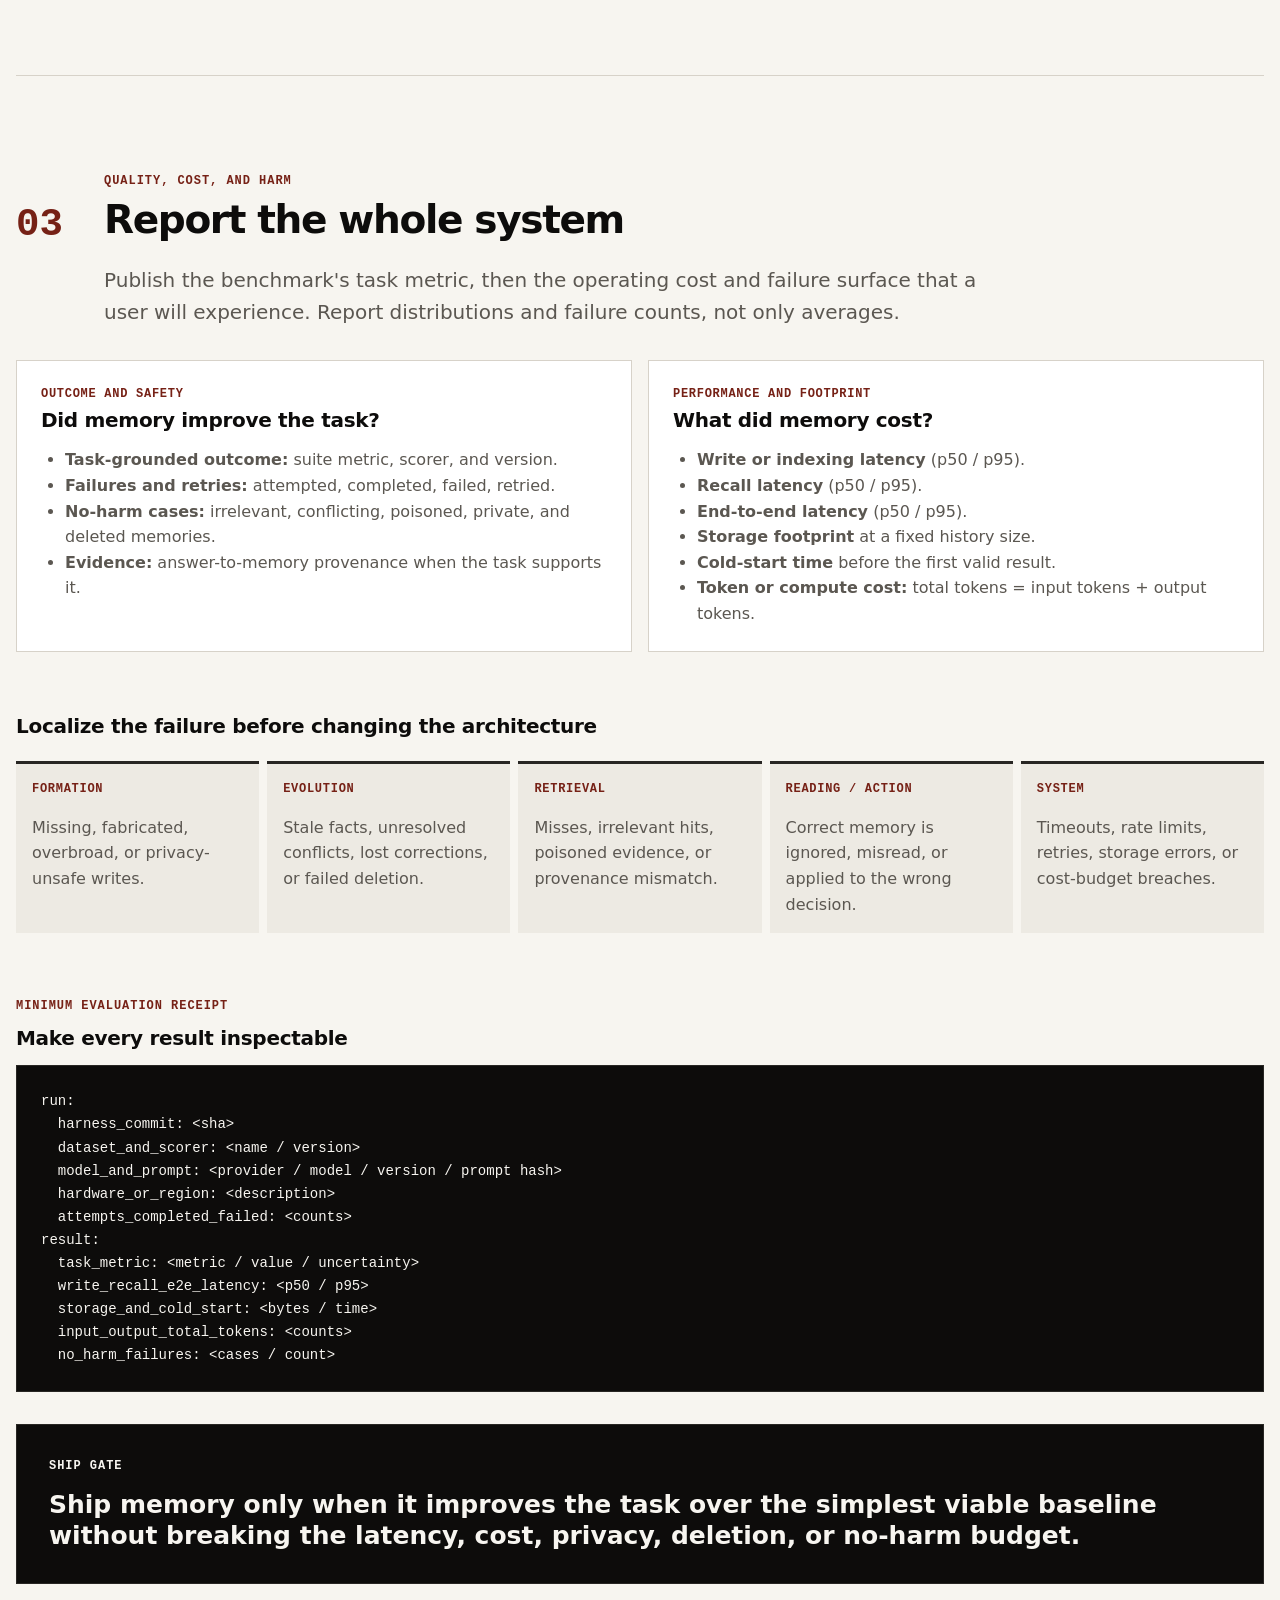
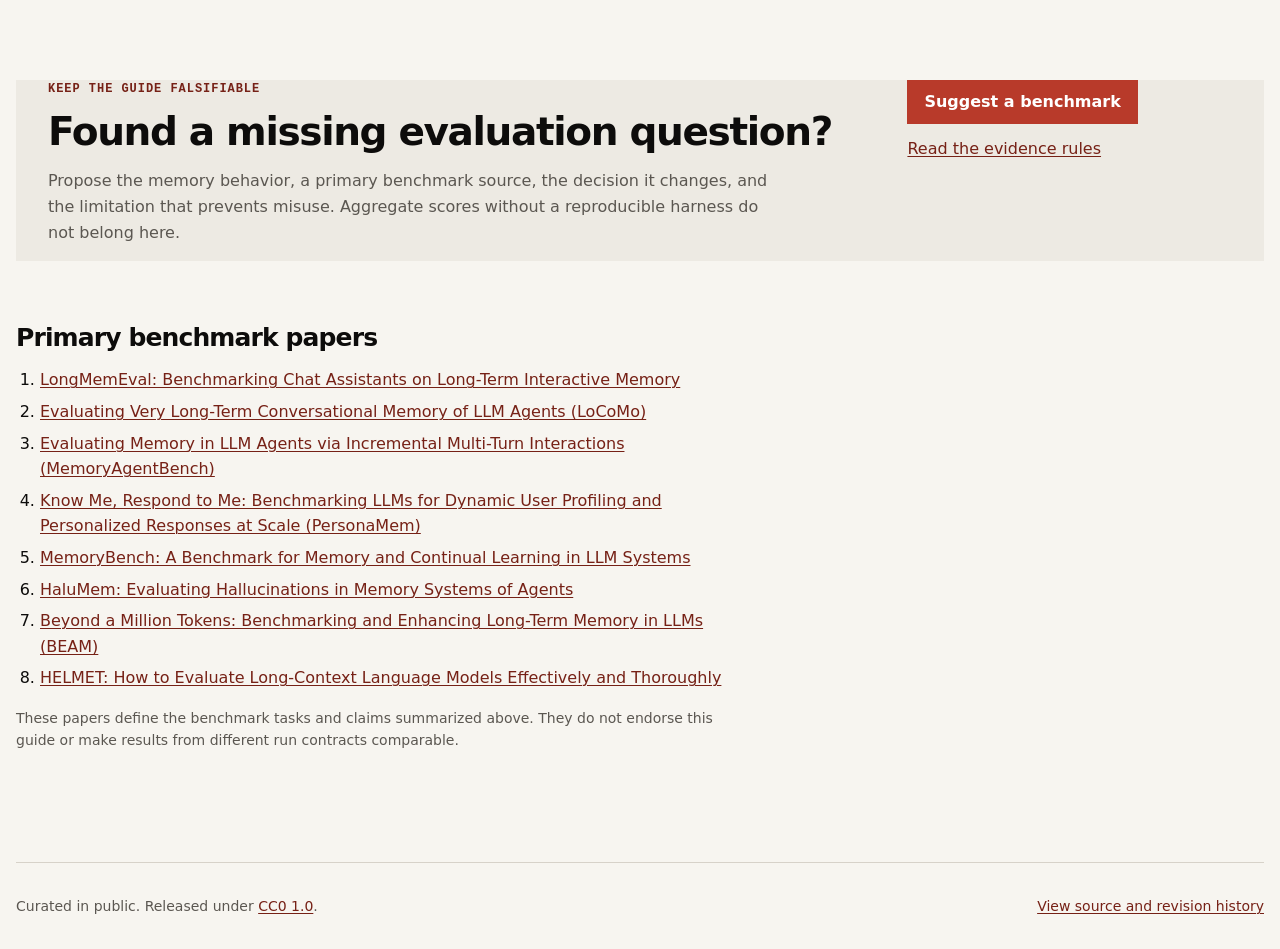
==== commit e76c437f: "docs: clarify full-context baseline" ====
--- a/docs/evaluate.html
+++ b/docs/evaluate.html
@@ -260,7 +260,7 @@
             <p>Use the same model and task prompt with no retained history or retrieved state.</p>
           </article>
           <article>
-            <p class="proof-label">01 · Upper bound</p>
+            <p class="proof-label">01 · Context baseline</p>
             <h3>Full context</h3>
             <p>Provide all allowed history when it fits. Record truncation when it does not.</p>
           </article>
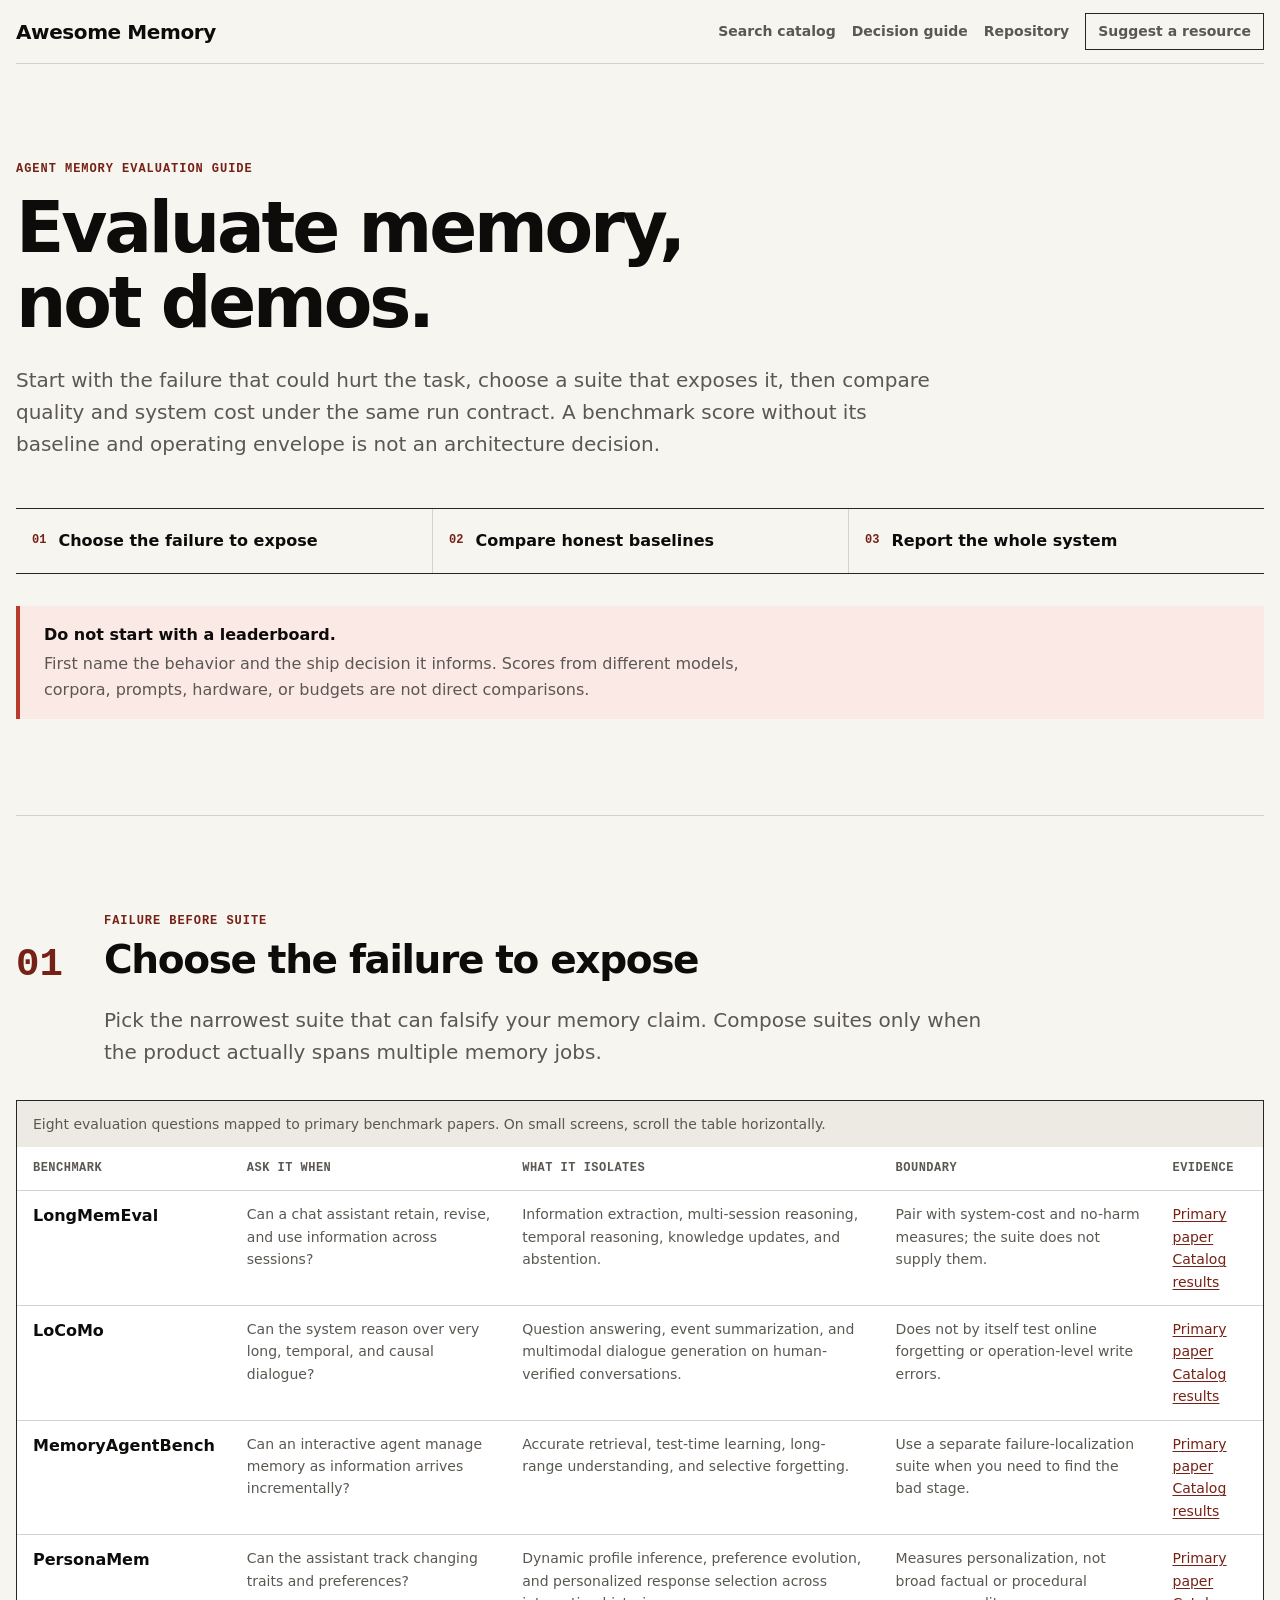
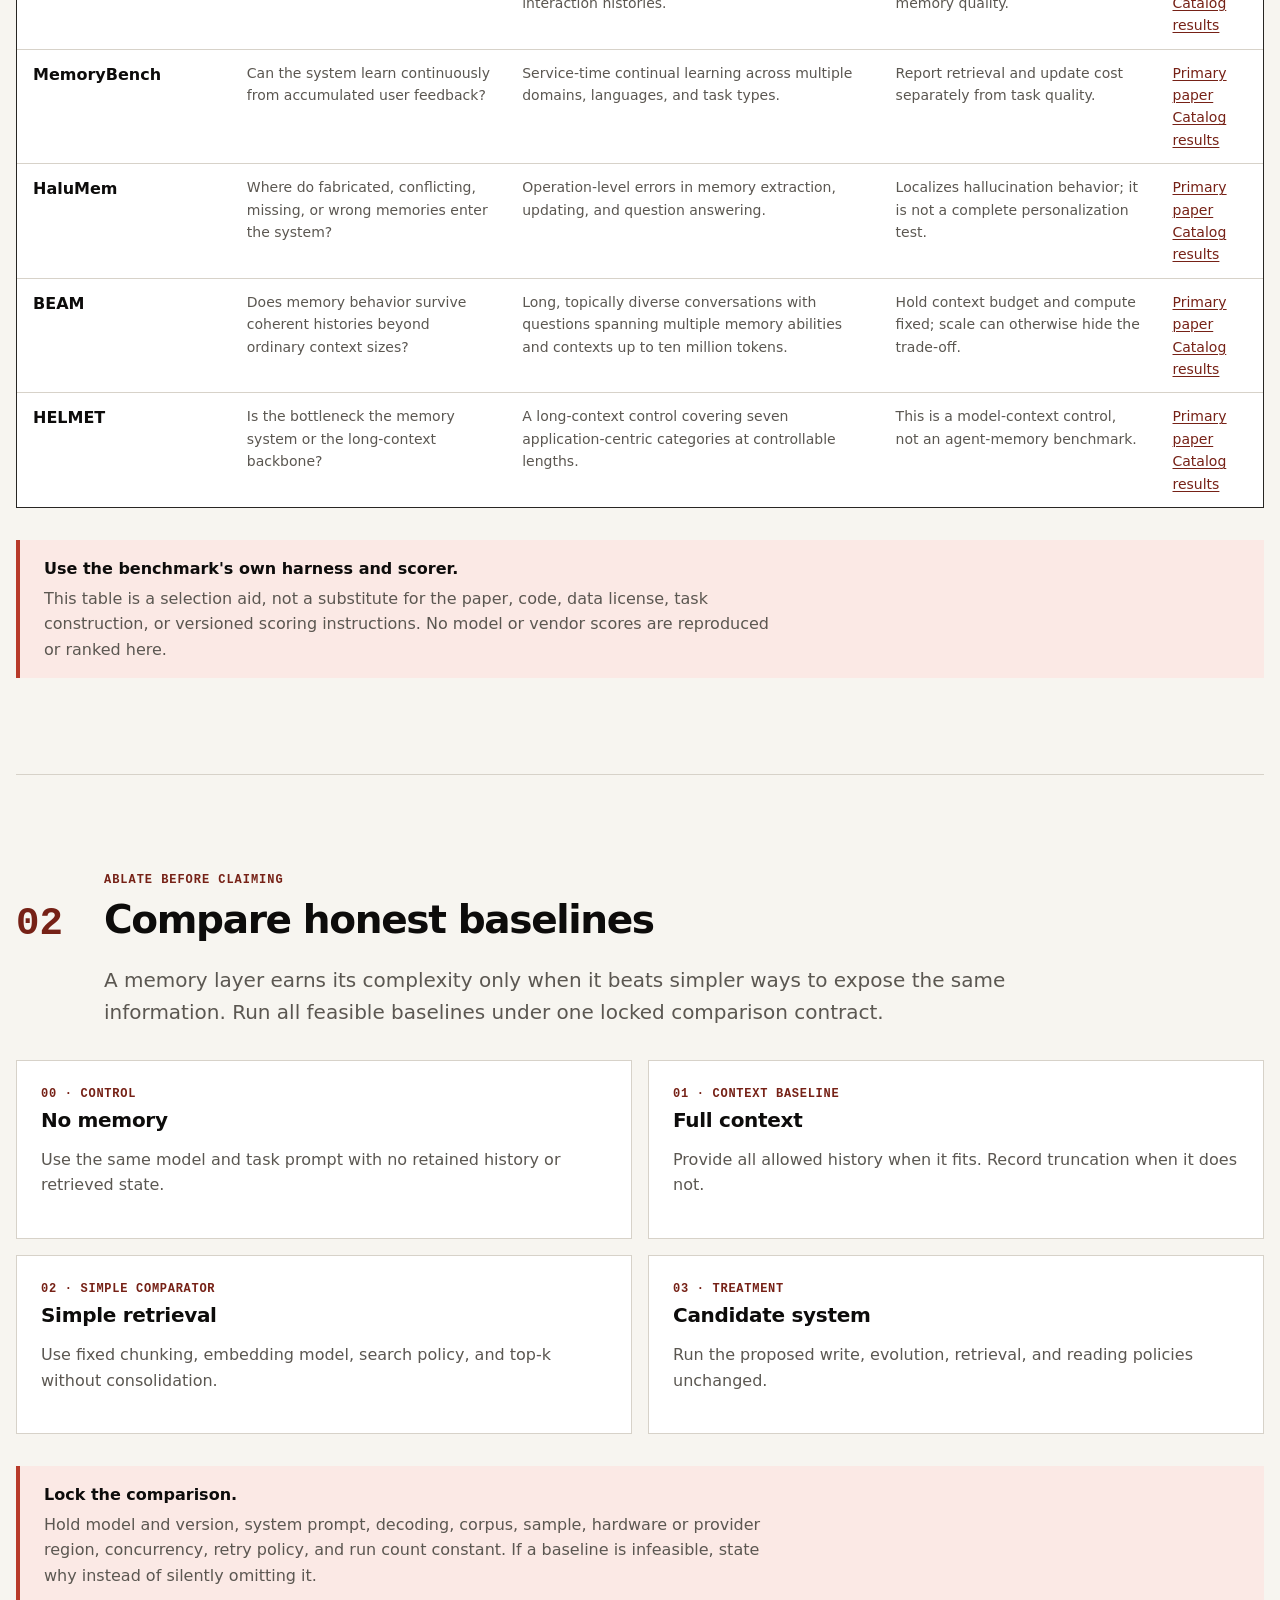
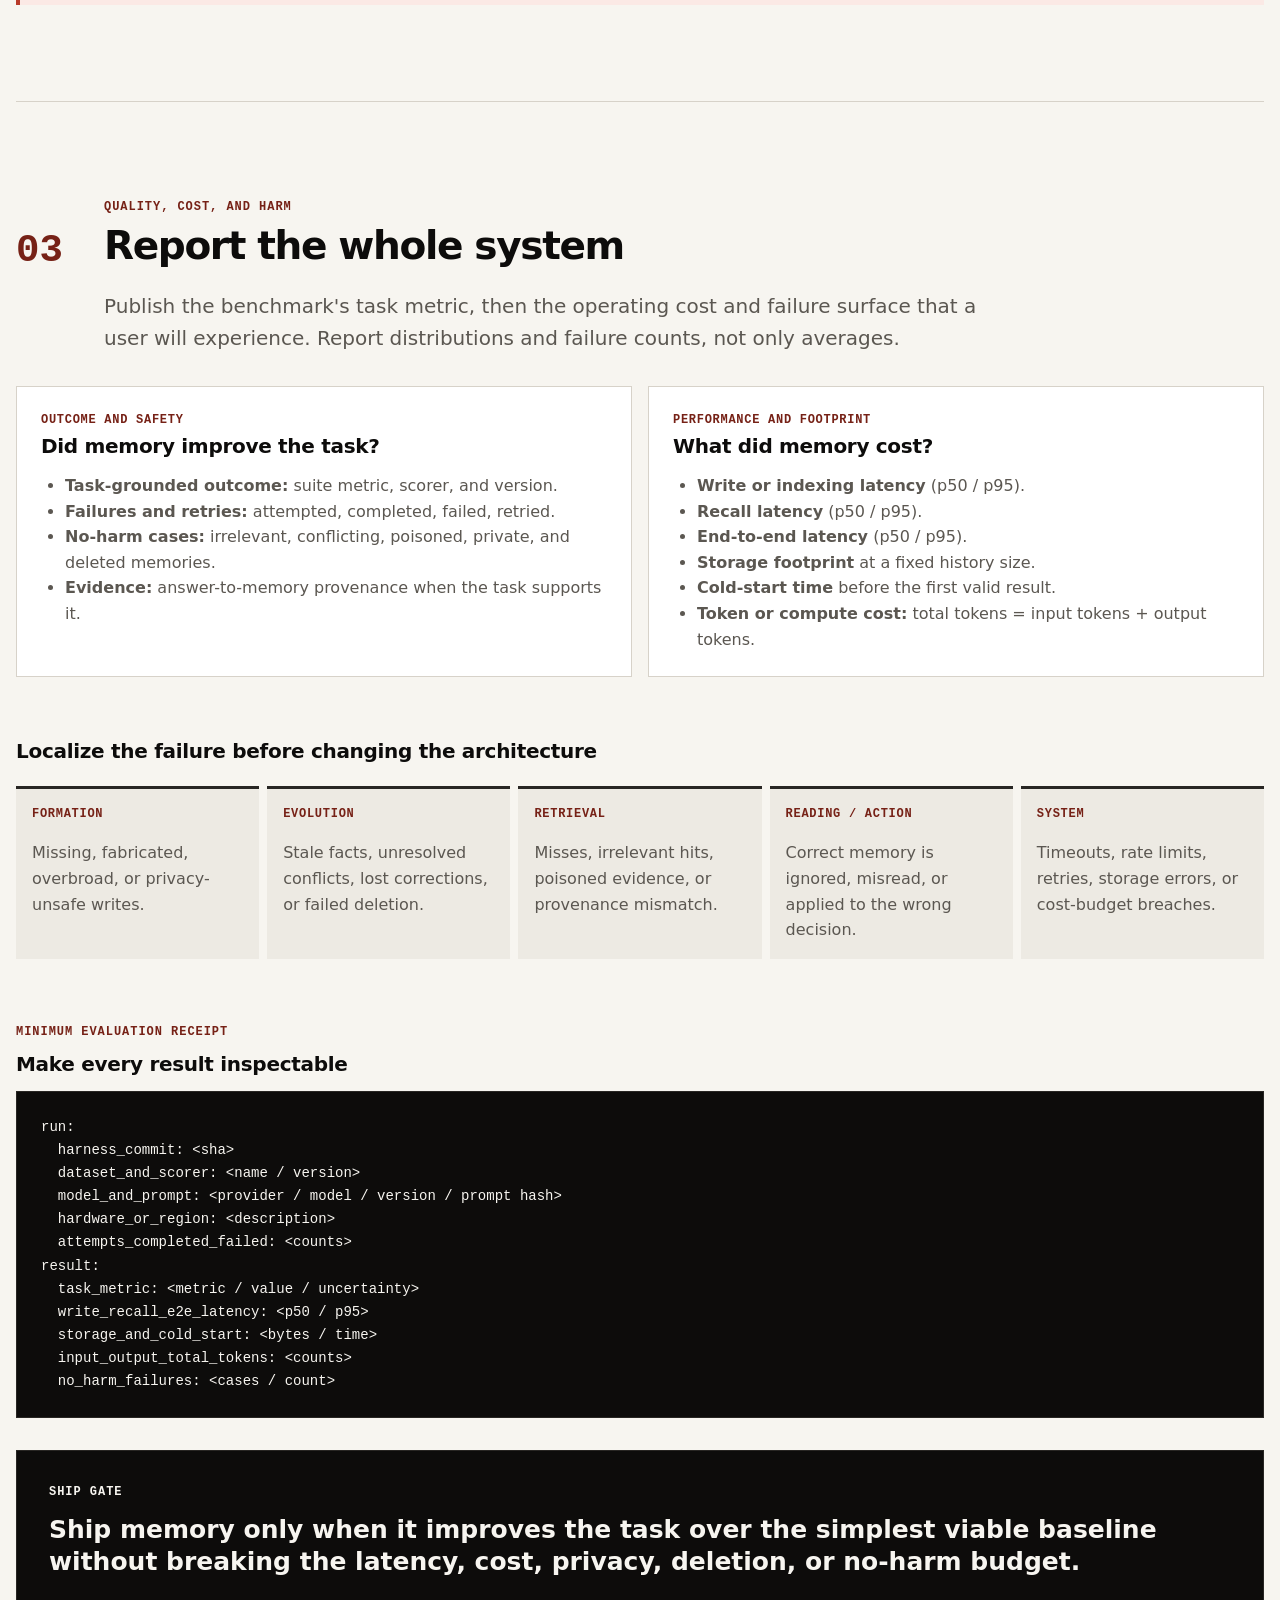
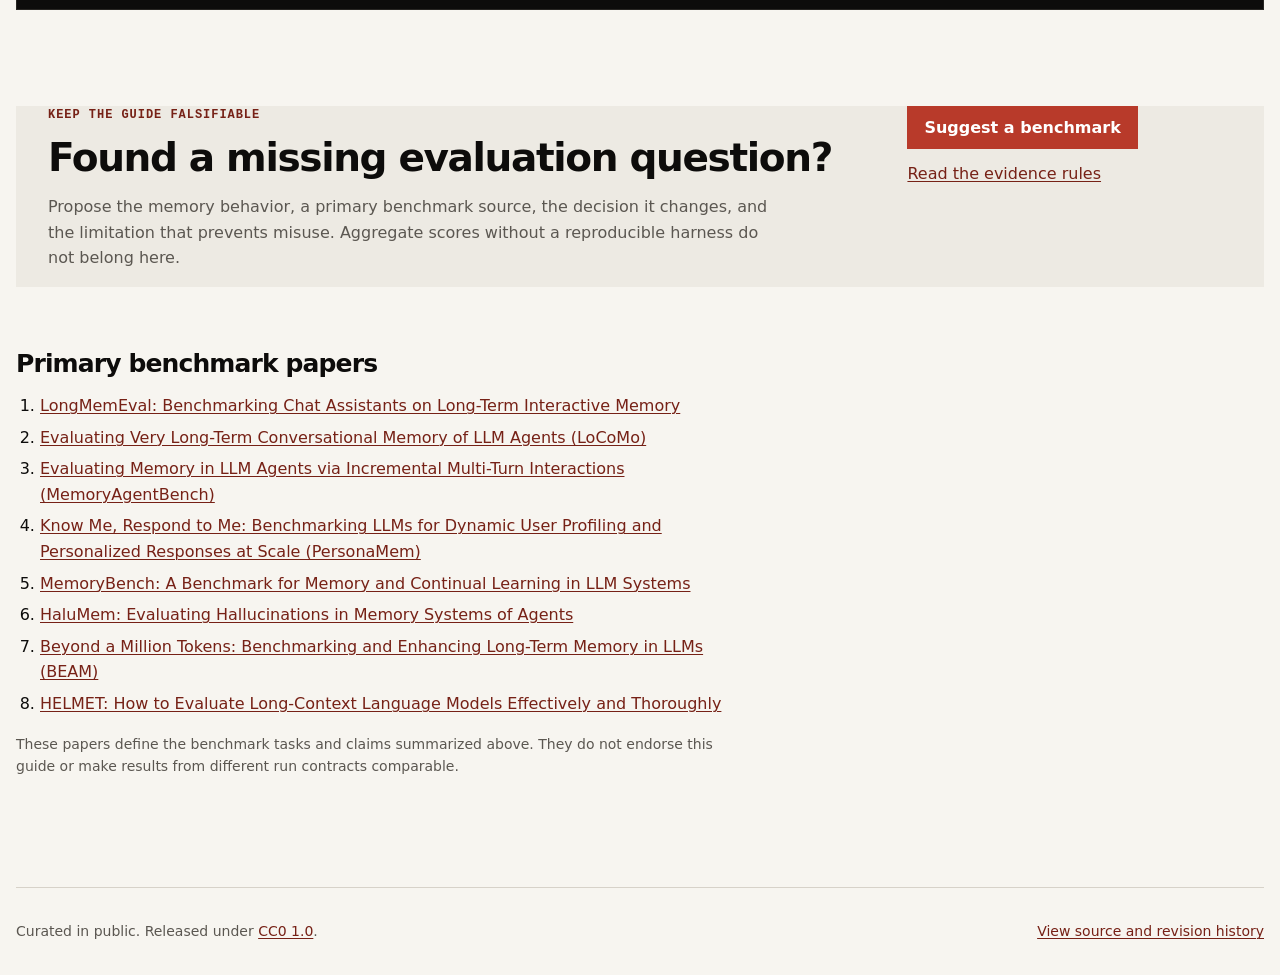
==== commit 3a86b69b: "test: protect evaluation trust boundaries" ====
--- a/docs/evaluate.html
+++ b/docs/evaluate.html
@@ -234,7 +234,8 @@
           <strong>Use the benchmark's own harness and scorer.</strong>
           <p>
             This table is a selection aid, not a substitute for the paper, code, data license,
-            task construction, or versioned scoring instructions.
+            task construction, or versioned scoring instructions. No model or vendor scores are
+            reproduced or ranked here.
           </p>
         </aside>
       </section>
